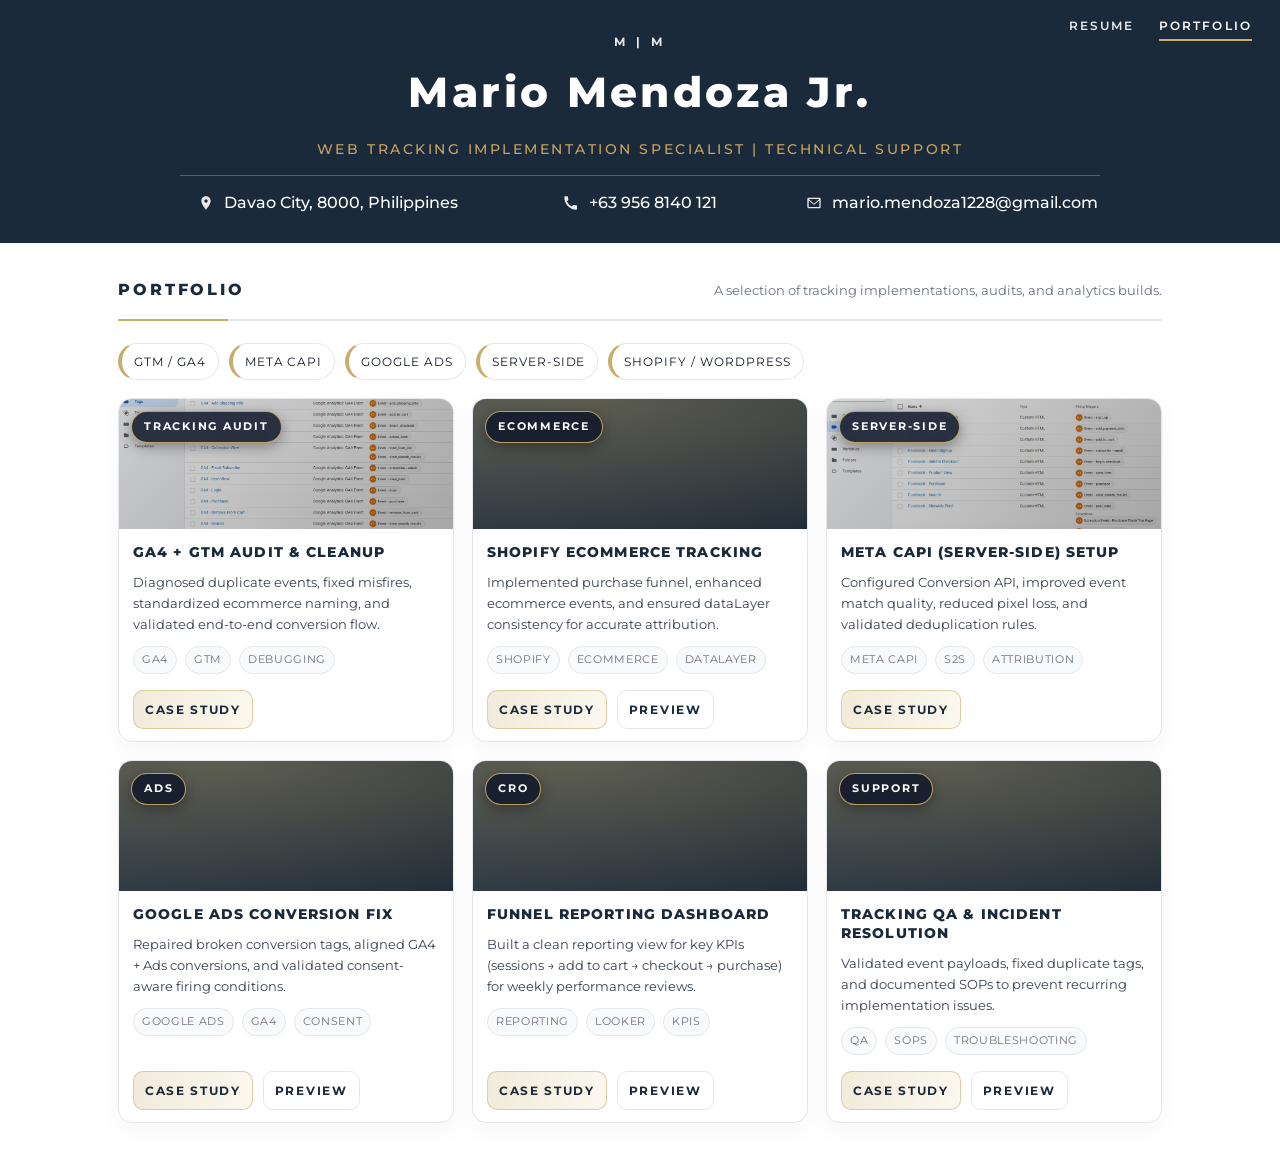
==== portfolio.html @ 1ab5fc39 "Add files via upload" ====
<!DOCTYPE html>
<html lang="en">
<head>
  <meta charset="UTF-8" />
  <meta name="viewport" content="width=device-width, initial-scale=1" />
  <title>Mario Mendoza Jr. | Portfolio</title>

  <link rel="preconnect" href="https://fonts.googleapis.com">
  <link rel="preconnect" href="https://fonts.gstatic.com" crossorigin>
  <link rel="icon" href="/favicon.ico">
  <link href="https://fonts.googleapis.com/css2?family=Montserrat:wght@300;400;600;700;800&family=Libre+Baskerville:wght@700&display=swap" rel="stylesheet">

  <style>
    :root {
      --navy: #1b2a3a;
      --ink: #2b2b2b;
      --muted: #6b7280;
      --gold: #c9ad6a;
      --bg: #ffffff;
      --card: #ffffff;
      --border: #e5e7eb;
      --soft: #f8fafc;
    }

    * { box-sizing: border-box; }
    html, body { margin: 0; padding: 0; background: var(--bg); color: var(--ink); }
    body { font-family: 'Montserrat', system-ui, -apple-system, Segoe UI, Roboto, Arial, sans-serif; line-height: 1.6; }

    /* ---------- Header ---------- */
    .header {
      background: var(--navy);
      color: #fff;
      padding: 32px 28px 28px;
      text-align: center;
      position: relative;
    }
    .header .initials { letter-spacing: 0.35em; font-weight: 700; font-size: 12px; opacity: 0.9; margin-bottom: 8px; }
    .header h1 { margin: 0; font-weight: 800; font-size: 42px; letter-spacing: 0.08em; }
    .web-tracking-line {
      font-family: 'Montserrat', 'Helvetica Neue', Arial, sans-serif;
      font-size: 14px;
      font-weight: 500;
      letter-spacing: 0.18em;
      text-transform: uppercase;
      color: #c9a35f;
      margin-top: 12px;
      text-align: center;
    }

    .header .meta {
      display: grid;
      grid-template-columns: repeat(3, minmax(0,1fr));
      gap: 16px;
      max-width: 920px;
      margin: 14px auto 0;
      border-top: 1px solid rgba(255,255,255,.25);
      padding-top: 14px;
    }
    .meta .item { display: flex; align-items: center; gap: 10px; justify-content: center; font-weight: 500; }
    .meta svg { width: 16px; height: 16px; opacity: 0.9; }

    /* ---------- Top Navigation ---------- */
    .top-nav {
      position: absolute;
      top: 16px;
      right: 28px;
      display: flex;
      gap: 24px;
    }
    .nav-link {
      font-size: 12px;
      font-weight: 600;
      letter-spacing: 0.18em;
      text-transform: uppercase;
      color: #ffffff;
      text-decoration: none;
      opacity: 0.9;
      position: relative;
    }
    .nav-link::after {
      content: "";
      position: absolute;
      left: 0;
      bottom: -6px;
      width: 0;
      height: 2px;
      background: var(--gold);
      transition: width 0.25s ease;
    }
    .nav-link:hover { opacity: 1; }
    .nav-link:hover::after { width: 100%; }
    .nav-link.active { opacity: 1; }
    .nav-link.active::after { width: 100%; }

    /* ---------- Page ---------- */
    .page { max-width: 1100px; margin: 0 auto; background: #fff; }
    .wrap { padding: 28px; }

    .page-title {
      display: flex;
      align-items: baseline;
      justify-content: space-between;
      gap: 16px;
      margin: 6px 0 16px;
    }
    .page-title h2 {
      margin: 0;
      font-weight: 800;
      letter-spacing: .18em;
      text-transform: uppercase;
      color: var(--navy);
      font-size: 16px;
    }
    .page-title p {
      margin: 0;
      color: var(--muted);
      font-size: 13px;
    }

    .divider {
      height: 2px;
      background: var(--border);
      margin: 10px 0 22px;
      position: relative;
    }
    .divider:after {
      content: "";
      position: absolute;
      width: 110px;
      height: 2px;
      background: var(--gold);
      left: 0;
      top: 0;
    }

    /* ---------- Filters ---------- */
    .filters {
      display: flex;
      flex-wrap: wrap;
      gap: 10px;
      margin: 0 0 18px;
    }
    .chip {
      display: inline-flex;
      align-items: center;
      gap: 8px;
      padding: 8px 12px;
      border: 1px solid var(--border);
      border-left: 4px solid var(--gold);
      border-radius: 999px;
      background: #fff;
      font-size: 12px;
      letter-spacing: .08em;
      text-transform: uppercase;
      color: #111827;
      cursor: default;
    }

    /* ---------- Grid ---------- */
    .grid {
      display: grid;
      grid-template-columns: repeat(3, minmax(0, 1fr));
      gap: 18px;
    }

    .project {
      border: 1px solid var(--border);
      border-radius: 14px;
      overflow: hidden;
      background: var(--card);
      box-shadow: 0 8px 24px rgba(0,0,0,.04);
      display: flex;
      flex-direction: column;
      min-height: 240px;
    }

    .thumb-ga4 {
  height: 130px;
  background-image:
    linear-gradient(135deg, rgba(0,0,0,.15), rgba(0,0,0,.35)),
    url("images/thumb-ga4.jpg");
  background-size: cover;
  background-position: center;
  background-repeat: no-repeat;
  position: relative;
}

    .thumb-ga4 .badge {
      position: absolute;
  top: 12px;
  left: 12px;

  background: rgba(15, 23, 42, 0.85); /* dark navy */
  border: 1px solid rgba(201, 173, 106, 0.9);
  color: #ffffff;

  padding: 6px 12px;
  border-radius: 999px;

  font-size: 11px;
  font-weight: 700;
  letter-spacing: 0.16em;
  text-transform: uppercase;

  backdrop-filter: blur(6px);
  box-shadow: 0 4px 14px rgba(0,0,0,.35);
    }
	
.thumb-fb {
  height: 130px;
  background-image:
    linear-gradient(135deg, rgba(0,0,0,.15), rgba(0,0,0,.35)),
    url("images/thumb-fb.jpg");
  background-size: cover;
  background-position: center;
  background-repeat: no-repeat;
  position: relative;
}

    .thumb-fb .badge {
      position: absolute;
  top: 12px;
  left: 12px;

  background: rgba(15, 23, 42, 0.85); /* dark navy */
  border: 1px solid rgba(201, 173, 106, 0.9);
  color: #ffffff;

  padding: 6px 12px;
  border-radius: 999px;

  font-size: 11px;
  font-weight: 700;
  letter-spacing: 0.16em;
  text-transform: uppercase;

  backdrop-filter: blur(6px);
  box-shadow: 0 4px 14px rgba(0,0,0,.35);
    }	
	
.thumb {
  height: 130px;
  background: radial-gradient(1200px 300px at 30% 0%, rgba(201,173,106,.35), transparent 55%), linear-gradient(135deg, rgba(255,255,255,.06), rgba(0,0,0,.08)), var(--navy);
  position: relative;
}
	.thumb .badge {
      position: absolute;
  top: 12px;
  left: 12px;

  background: rgba(15, 23, 42, 0.85); /* dark navy */
  border: 1px solid rgba(201, 173, 106, 0.9);
  color: #ffffff;

  padding: 6px 12px;
  border-radius: 999px;

  font-size: 11px;
  font-weight: 700;
  letter-spacing: 0.16em;
  text-transform: uppercase;

  backdrop-filter: blur(6px);
  box-shadow: 0 4px 14px rgba(0,0,0,.35);
    }



    .project .body {
      padding: 14px 14px 12px;
      display: flex;
      flex-direction: column;
      gap: 10px;
      flex: 1;
    }

    .project h3 {
      margin: 0;
      font-size: 14px;
      letter-spacing: .08em;
      text-transform: uppercase;
      color: var(--navy);
      font-weight: 800;
      line-height: 1.35;
    }
    .project p {
      margin: 0;
      color: #374151;
      font-size: 13px;
    }

    .tags {
      display: flex;
      flex-wrap: wrap;
      gap: 8px;
      margin-top: 2px;
    }
    .tag {
      font-size: 11px;
      color: var(--muted);
      border: 1px solid var(--border);
      background: var(--soft);
      padding: 4px 8px;
      border-radius: 999px;
      letter-spacing: .06em;
      text-transform: uppercase;
    }

    .actions {
      display: flex;
      gap: 10px;
      padding-top: 6px;
      margin-top: auto;
    }
    .btn {
      display: inline-flex;
      align-items: center;
      justify-content: center;
      gap: 8px;
      padding: 9px 11px;
      border-radius: 10px;
      font-size: 12px;
      letter-spacing: .14em;
      text-transform: uppercase;
      text-decoration: none;
      font-weight: 700;
      border: 1px solid var(--border);
      color: var(--navy);
      background: #fff;
      transition: transform .08s ease, box-shadow .2s ease, border-color .2s ease;
    }
    .btn.primary {
      border-color: rgba(201,173,106,.55);
      background: linear-gradient(90deg, rgba(201,173,106,.24), rgba(231,212,162,.18));
    }
    .btn:hover {
      transform: translateY(-1px);
      box-shadow: 0 10px 18px rgba(0,0,0,.06);
      border-color: rgba(201,173,106,.65);
    }

    /* ---------- Footer ---------- */
    .footer-note {
      margin-top: 22px;
      padding: 14px 16px;
      border: 1px solid var(--border);
      border-left: 4px solid var(--gold);
      border-radius: 14px;
      background: #fff;
      color: var(--muted);
      font-size: 13px;
    }

    /* ---------- Responsive ---------- */
    @media (max-width: 980px) {
      .grid { grid-template-columns: repeat(2, minmax(0, 1fr)); }
      .header .meta { grid-template-columns: 1fr; }
    }
    @media (max-width: 700px) {
      .grid { grid-template-columns: 1fr; }
      .top-nav { position: static; justify-content: center; margin-bottom: 12px; }
      .header h1 { font-size: 34px; }
      .web-tracking-line { font-size: 12px; }
      .page-title { flex-direction: column; align-items: flex-start; }
    }

    @media print {
      a { color: inherit; text-decoration: none; }
      .btn, .filters { display: none !important; }
      .project { box-shadow: none; }
    }
  </style>
</head>

<body>
  <header class="header">
    <nav class="top-nav">
      <a href="index.html" class="nav-link">Resume</a>
      <a href="portfolio.html" class="nav-link active">Portfolio</a>
    </nav>

    <div class="initials">M | M</div>
    <h1>Mario Mendoza Jr.</h1>
    <div class="web-tracking-line">Web Tracking Implementation Specialist | Technical Support</div>

    <div class="meta">
      <div class="item">
        <svg xmlns="http://www.w3.org/2000/svg" viewBox="0 0 24 24" fill="currentColor"><path d="M12 2C8.13 2 5 5.13 5 9c0 5.25 7 13 7 13s7-7.75 7-13c0-3.87-3.13-7-7-7zm0 9.5c-1.38 0-2.5-1.12-2.5-2.5S10.62 6.5 12 6.5s2.5 1.12 2.5 2.5S13.38 11.5 12 11.5z"/></svg>
        <span>Davao City, 8000, Philippines</span>
      </div>
      <div class="item">
        <svg xmlns="http://www.w3.org/2000/svg" viewBox="0 0 24 24" fill="currentColor"><path d="M6.62 10.79a15.05 15.05 0 006.59 6.59l2.2-2.2a1 1 0 011.01-.24c1.1.37 2.29.57 3.58.57a1 1 0 011 1V21a1 1 0 01-1 1C10.07 22 2 13.93 2 3a1 1 0 011-1h3.5a1 1 0 011 1c0 1.29.2 2.48.57 3.58a1 1 0 01-.24 1.01l-2.2 2.2z"/></svg>
        <span>+63 956 8140 121</span>
      </div>
      <div class="item">
        <svg xmlns="http://www.w3.org/2000/svg" viewBox="0 0 24 24" fill="currentColor"><path d="M20 4H4a2 2 0 00-2 2v12a2 2 0 002 2h16a2 2 0 002-2V6a2 2 0 00-2-2zm0 2v.01L12 13 4 6.01V6h16zM4 18V8.24l7.4 5.93a1 1 0 001.2 0L20 8.24V18H4z"/></svg>
        <span>mario.mendoza1228@gmail.com</span>
      </div>
    </div>
  </header>

  <main class="page">
    <div class="wrap">
      <div class="page-title">
        <h2>Portfolio</h2>
        <p>A selection of tracking implementations, audits, and analytics builds.</p>
      </div>
      <div class="divider"></div>

      <!-- Optional “filters” (static chips for design) -->
      <div class="filters">
        <div class="chip">GTM / GA4</div>
        <div class="chip">Meta CAPI</div>
        <div class="chip">Google Ads</div>
        <div class="chip">Server-side</div>
        <div class="chip">Shopify / WordPress</div>
      </div>

      <!-- PROJECT GRID -->
      <section class="grid">

        <!-- Project 1 -->
        <article class="project">
          <div class="thumb-ga4"><span class="badge">Tracking Audit</span></div>
          <div class="body">
            <h3>GA4 + GTM Audit & Cleanup</h3>
            <p>Diagnosed duplicate events, fixed misfires, standardized ecommerce naming, and validated end-to-end conversion flow.</p>
            <div class="tags">
              <span class="tag">GA4</span><span class="tag">GTM</span><span class="tag">Debugging</span>
            </div>
            <div class="actions">
              <a class="btn primary" href="case-study/ga4.html" rel="noreferrer">Case Study</a>

            </div>
          </div>
        </article>

        <!-- Project 2 -->
        <article class="project">
          <div class="thumb"><span class="badge">Ecommerce</span></div>
          <div class="body">
            <h3>Shopify Ecommerce Tracking</h3>
            <p>Implemented purchase funnel, enhanced ecommerce events, and ensured dataLayer consistency for accurate attribution.</p>
            <div class="tags">
              <span class="tag">Shopify</span><span class="tag">Ecommerce</span><span class="tag">DataLayer</span>
            </div>
            <div class="actions">
              <a class="btn primary" href="#" target="_blank" rel="noreferrer">Case Study</a>
              <a class="btn" href="#" target="_blank" rel="noreferrer">Preview</a>
            </div>
          </div>
        </article>

        <!-- Project 3 -->
        <article class="project">
          <div class="thumb-fb"><span class="badge">Server-side</span></div>
          <div class="body">
            <h3>Meta CAPI (Server-Side) Setup</h3>
            <p>Configured Conversion API, improved event match quality, reduced pixel loss, and validated deduplication rules.</p>
            <div class="tags">
              <span class="tag">Meta CAPI</span><span class="tag">S2S</span><span class="tag">Attribution</span>
            </div>
            <div class="actions">
              <a class="btn primary" href="case-study/meta-capi.html" target="_blank" rel="noreferrer">Case Study</a>
              
            </div>
          </div>
        </article>

        <!-- Project 4 -->
        <article class="project">
          <div class="thumb"><span class="badge">Ads</span></div>
          <div class="body">
            <h3>Google Ads Conversion Fix</h3>
            <p>Repaired broken conversion tags, aligned GA4 + Ads conversions, and validated consent-aware firing conditions.</p>
            <div class="tags">
              <span class="tag">Google Ads</span><span class="tag">GA4</span><span class="tag">Consent</span>
            </div>
            <div class="actions">
              <a class="btn primary" href="#" target="_blank" rel="noreferrer">Case Study</a>
              <a class="btn" href="#" target="_blank" rel="noreferrer">Preview</a>
            </div>
          </div>
        </article>

        <!-- Project 5 -->
        <article class="project">
          <div class="thumb"><span class="badge">CRO</span></div>
          <div class="body">
            <h3>Funnel Reporting Dashboard</h3>
            <p>Built a clean reporting view for key KPIs (sessions → add to cart → checkout → purchase) for weekly performance reviews.</p>
            <div class="tags">
              <span class="tag">Reporting</span><span class="tag">Looker</span><span class="tag">KPIs</span>
            </div>
            <div class="actions">
              <a class="btn primary" href="#" target="_blank" rel="noreferrer">Case Study</a>
              <a class="btn" href="#" target="_blank" rel="noreferrer">Preview</a>
            </div>
          </div>
        </article>

        <!-- Project 6 -->
        <article class="project">
          <div class="thumb"><span class="badge">Support</span></div>
          <div class="body">
            <h3>Tracking QA & Incident Resolution</h3>
            <p>Validated event payloads, fixed duplicate tags, and documented SOPs to prevent recurring implementation issues.</p>
            <div class="tags">
              <span class="tag">QA</span><span class="tag">SOPs</span><span class="tag">Troubleshooting</span>
            </div>
            <div class="actions">
              <a class="btn primary" href="#" target="_blank" rel="noreferrer">Case Study</a>
              <a class="btn" href="#" target="_blank" rel="noreferrer">Preview</a>
            </div>
          </div>
        </article>

      </section>

      
    </div>
  </main>
</body>
</html>
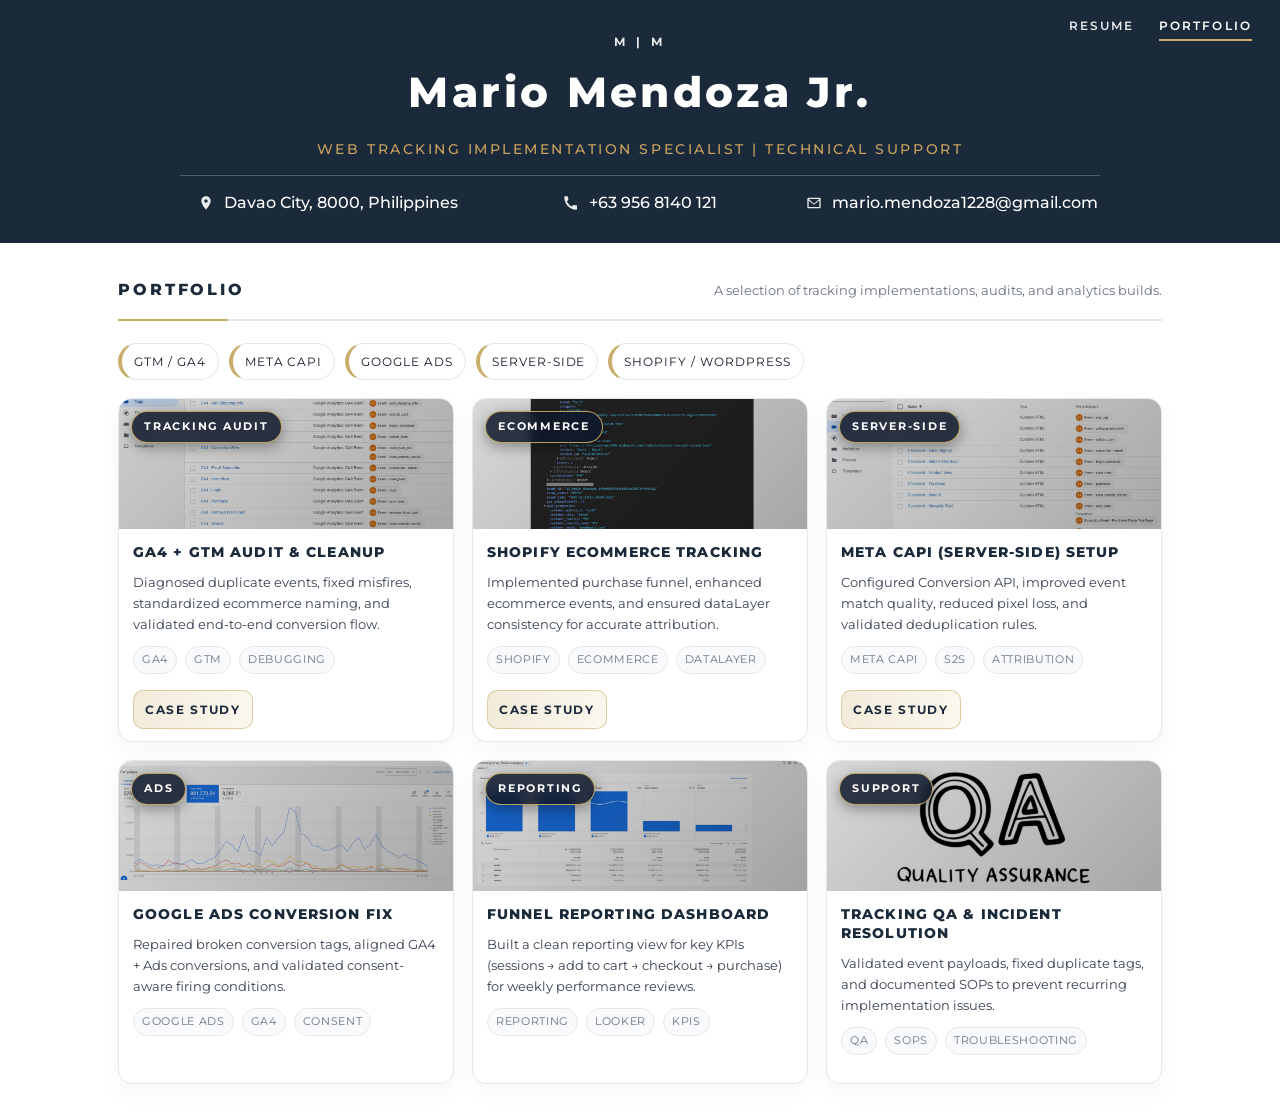
==== commit 2fd654d1: "Add files via upload" ====
--- a/portfolio.html
+++ b/portfolio.html
@@ -9,7 +9,13 @@
   <link rel="preconnect" href="https://fonts.gstatic.com" crossorigin>
   <link rel="icon" href="/favicon.ico">
   <link href="https://fonts.googleapis.com/css2?family=Montserrat:wght@300;400;600;700;800&family=Libre+Baskerville:wght@700&display=swap" rel="stylesheet">
-
+<!-- Google Tag Manager -->
+<script>(function(w,d,s,l,i){w[l]=w[l]||[];w[l].push({'gtm.start':
+new Date().getTime(),event:'gtm.js'});var f=d.getElementsByTagName(s)[0],
+j=d.createElement(s),dl=l!='dataLayer'?'&l='+l:'';j.async=true;j.src=
+'https://www.googletagmanager.com/gtm.js?id='+i+dl;f.parentNode.insertBefore(j,f);
+})(window,document,'script','dataLayer','GTM-MB3FGMBR');</script>
+<!-- End Google Tag Manager -->
   <style>
     :root {
       --navy: #1b2a3a;
@@ -238,12 +244,18 @@
   box-shadow: 0 4px 14px rgba(0,0,0,.35);
     }	
 	
-.thumb {
+.thumb-dl {
   height: 130px;
-  background: radial-gradient(1200px 300px at 30% 0%, rgba(201,173,106,.35), transparent 55%), linear-gradient(135deg, rgba(255,255,255,.06), rgba(0,0,0,.08)), var(--navy);
+  background-image:
+    linear-gradient(135deg, rgba(0,0,0,.15), rgba(0,0,0,.35)),
+    url("images/thumb-dl.jpg");
+  background-size: cover;
+  background-position: center;
+  background-repeat: no-repeat;
   position: relative;
 }
-	.thumb .badge {
+
+    .thumb-dl .badge {
       position: absolute;
   top: 12px;
   left: 12px;
@@ -262,9 +274,105 @@
 
   backdrop-filter: blur(6px);
   box-shadow: 0 4px 14px rgba(0,0,0,.35);
-    }
-
-
+    }		
+
+.thumb-reporting {
+  height: 130px;
+  background-image:
+    linear-gradient(135deg, rgba(0,0,0,.15), rgba(0,0,0,.35)),
+    url("images/thumb-reporting.jpg");
+  background-size: cover;
+  background-position: center;
+  background-repeat: no-repeat;
+  position: relative;
+}
+
+    .thumb-reporting .badge {
+      position: absolute;
+  top: 12px;
+  left: 12px;
+
+  background: rgba(15, 23, 42, 0.85); /* dark navy */
+  border: 1px solid rgba(201, 173, 106, 0.9);
+  color: #ffffff;
+
+  padding: 6px 12px;
+  border-radius: 999px;
+
+  font-size: 11px;
+  font-weight: 700;
+  letter-spacing: 0.16em;
+  text-transform: uppercase;
+
+  backdrop-filter: blur(6px);
+  box-shadow: 0 4px 14px rgba(0,0,0,.35);
+    }
+
+
+.thumb-qa {
+  height: 130px;
+  background-image:
+    linear-gradient(135deg, rgba(0,0,0,.15), rgba(0,0,0,.35)),
+    url("images/thumb-qa.jpg");
+  background-size: cover;
+  background-position: center;
+  background-repeat: no-repeat;
+  position: relative;
+}
+
+    .thumb-qa .badge {
+      position: absolute;
+  top: 12px;
+  left: 12px;
+
+  background: rgba(15, 23, 42, 0.85); /* dark navy */
+  border: 1px solid rgba(201, 173, 106, 0.9);
+  color: #ffffff;
+
+  padding: 6px 12px;
+  border-radius: 999px;
+
+  font-size: 11px;
+  font-weight: 700;
+  letter-spacing: 0.16em;
+  text-transform: uppercase;
+
+  backdrop-filter: blur(6px);
+  box-shadow: 0 4px 14px rgba(0,0,0,.35);
+    }		
+
+
+.thumb-gads {
+  height: 130px;
+  background-image:
+    linear-gradient(135deg, rgba(0,0,0,.15), rgba(0,0,0,.35)),
+    url("images/thumb-gads.jpg");
+  background-size: cover;
+  background-position: center;
+  background-repeat: no-repeat;
+  position: relative;
+}
+
+    .thumb-gads .badge {
+      position: absolute;
+  top: 12px;
+  left: 12px;
+
+  background: rgba(15, 23, 42, 0.85); /* dark navy */
+  border: 1px solid rgba(201, 173, 106, 0.9);
+  color: #ffffff;
+
+  padding: 6px 12px;
+  border-radius: 999px;
+
+  font-size: 11px;
+  font-weight: 700;
+  letter-spacing: 0.16em;
+  text-transform: uppercase;
+
+  backdrop-filter: blur(6px);
+  box-shadow: 0 4px 14px rgba(0,0,0,.35);
+    }		
 
     .project .body {
       padding: 14px 14px 12px;
@@ -373,6 +481,10 @@
 </head>
 
 <body>
+<!-- Google Tag Manager (noscript) -->
+<noscript><iframe src="https://www.googletagmanager.com/ns.html?id=GTM-MB3FGMBR"
+height="0" width="0" style="display:none;visibility:hidden"></iframe></noscript>
+<!-- End Google Tag Manager (noscript) -->
   <header class="header">
     <nav class="top-nav">
       <a href="index.html" class="nav-link">Resume</a>
@@ -437,7 +549,7 @@
 
         <!-- Project 2 -->
         <article class="project">
-          <div class="thumb"><span class="badge">Ecommerce</span></div>
+          <div class="thumb-dl"><span class="badge">Ecommerce</span></div>
           <div class="body">
             <h3>Shopify Ecommerce Tracking</h3>
             <p>Implemented purchase funnel, enhanced ecommerce events, and ensured dataLayer consistency for accurate attribution.</p>
@@ -445,8 +557,8 @@
               <span class="tag">Shopify</span><span class="tag">Ecommerce</span><span class="tag">DataLayer</span>
             </div>
             <div class="actions">
-              <a class="btn primary" href="#" target="_blank" rel="noreferrer">Case Study</a>
-              <a class="btn" href="#" target="_blank" rel="noreferrer">Preview</a>
+              <a class="btn primary" href="case-study/dataLayer.html" rel="noreferrer">Case Study</a>
+             
             </div>
           </div>
         </article>
@@ -461,7 +573,7 @@
               <span class="tag">Meta CAPI</span><span class="tag">S2S</span><span class="tag">Attribution</span>
             </div>
             <div class="actions">
-              <a class="btn primary" href="case-study/meta-capi.html" target="_blank" rel="noreferrer">Case Study</a>
+              <a class="btn primary" href="case-study/meta-capi.html" rel="noreferrer">Case Study</a>
               
             </div>
           </div>
@@ -469,7 +581,7 @@
 
         <!-- Project 4 -->
         <article class="project">
-          <div class="thumb"><span class="badge">Ads</span></div>
+          <div class="thumb-gads"><span class="badge">Ads</span></div>
           <div class="body">
             <h3>Google Ads Conversion Fix</h3>
             <p>Repaired broken conversion tags, aligned GA4 + Ads conversions, and validated consent-aware firing conditions.</p>
@@ -477,15 +589,15 @@
               <span class="tag">Google Ads</span><span class="tag">GA4</span><span class="tag">Consent</span>
             </div>
             <div class="actions">
-              <a class="btn primary" href="#" target="_blank" rel="noreferrer">Case Study</a>
-              <a class="btn" href="#" target="_blank" rel="noreferrer">Preview</a>
+              
+              
             </div>
           </div>
         </article>
 
         <!-- Project 5 -->
         <article class="project">
-          <div class="thumb"><span class="badge">CRO</span></div>
+          <div class="thumb-reporting"><span class="badge">Reporting</span></div>
           <div class="body">
             <h3>Funnel Reporting Dashboard</h3>
             <p>Built a clean reporting view for key KPIs (sessions → add to cart → checkout → purchase) for weekly performance reviews.</p>
@@ -493,15 +605,15 @@
               <span class="tag">Reporting</span><span class="tag">Looker</span><span class="tag">KPIs</span>
             </div>
             <div class="actions">
-              <a class="btn primary" href="#" target="_blank" rel="noreferrer">Case Study</a>
-              <a class="btn" href="#" target="_blank" rel="noreferrer">Preview</a>
+              
+              
             </div>
           </div>
         </article>
 
         <!-- Project 6 -->
         <article class="project">
-          <div class="thumb"><span class="badge">Support</span></div>
+          <div class="thumb-qa"><span class="badge">Support</span></div>
           <div class="body">
             <h3>Tracking QA & Incident Resolution</h3>
             <p>Validated event payloads, fixed duplicate tags, and documented SOPs to prevent recurring implementation issues.</p>
@@ -509,8 +621,8 @@
               <span class="tag">QA</span><span class="tag">SOPs</span><span class="tag">Troubleshooting</span>
             </div>
             <div class="actions">
-              <a class="btn primary" href="#" target="_blank" rel="noreferrer">Case Study</a>
-              <a class="btn" href="#" target="_blank" rel="noreferrer">Preview</a>
+              
+             
             </div>
           </div>
         </article>
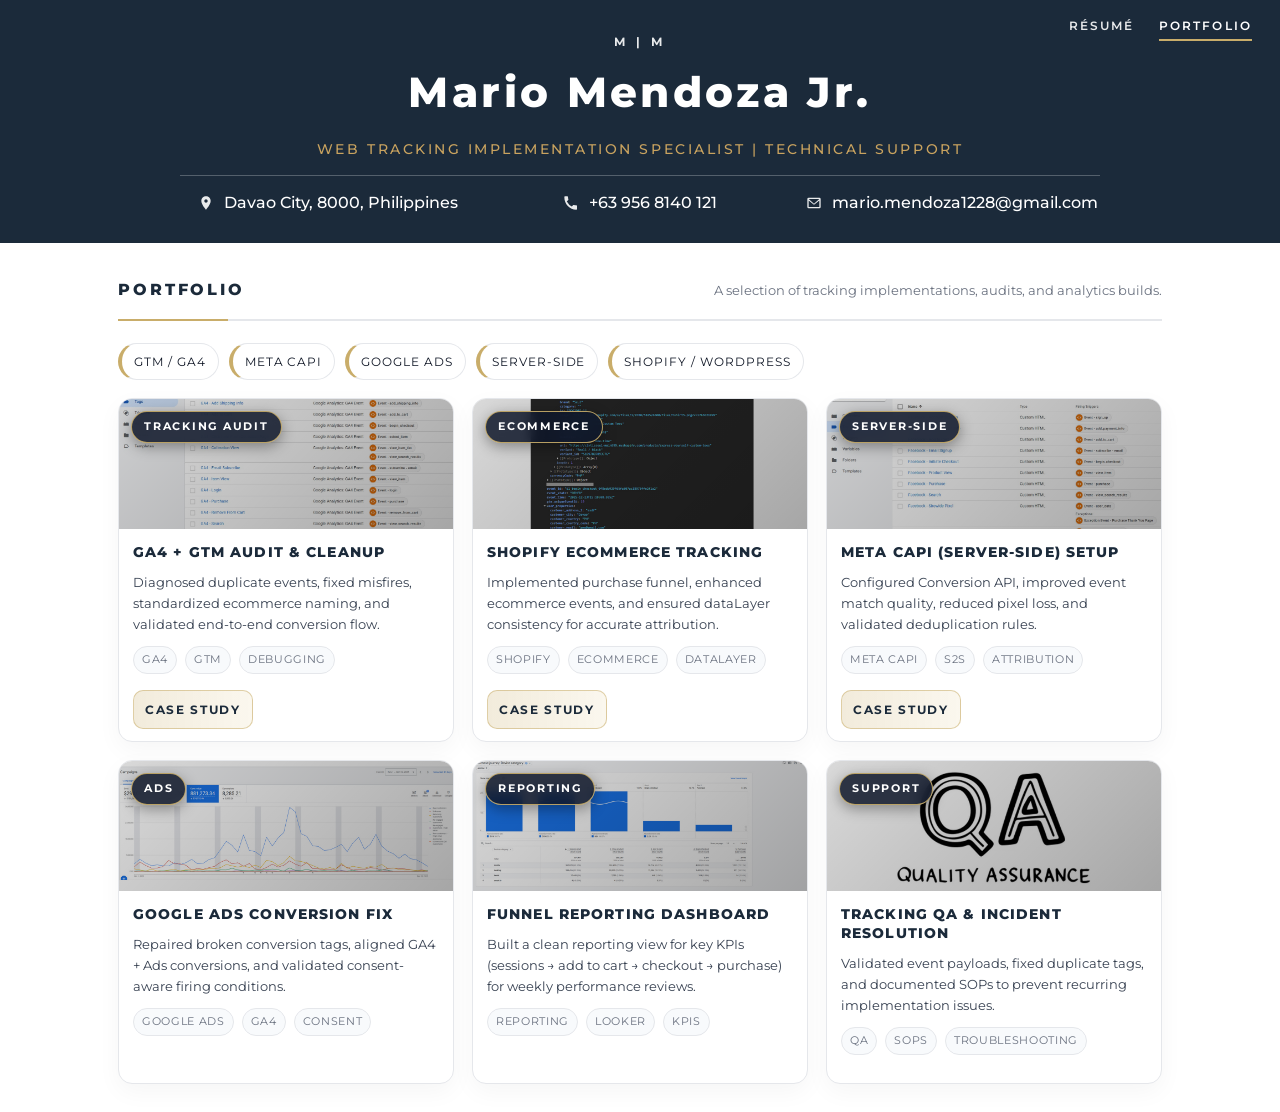
==== commit 65571d06: "Update portfolio.html" ====
--- a/portfolio.html
+++ b/portfolio.html
@@ -487,7 +487,7 @@
 <!-- End Google Tag Manager (noscript) -->
   <header class="header">
     <nav class="top-nav">
-      <a href="index.html" class="nav-link">Resume</a>
+      <a href="index.html" class="nav-link">Résumé</a>
       <a href="portfolio.html" class="nav-link active">Portfolio</a>
     </nav>
 
@@ -634,3 +634,4 @@
   </main>
 </body>
 </html>
+
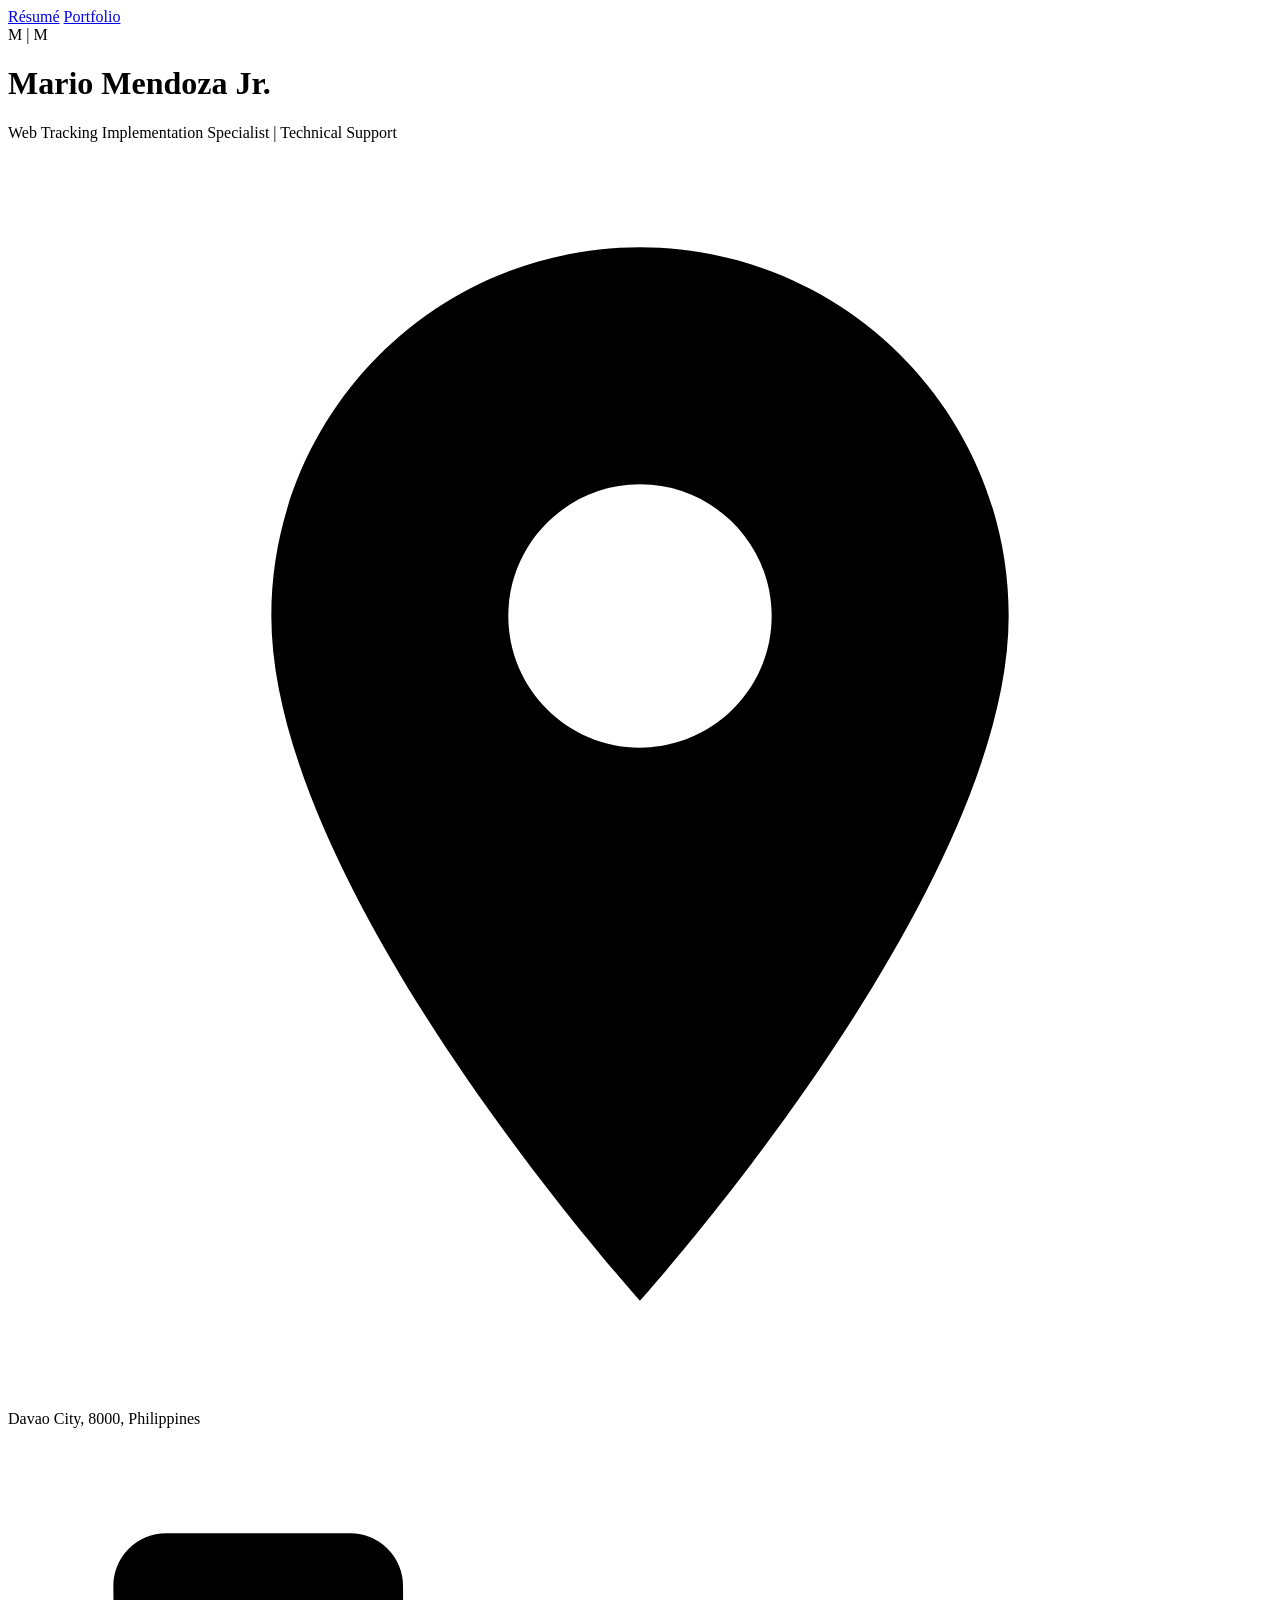
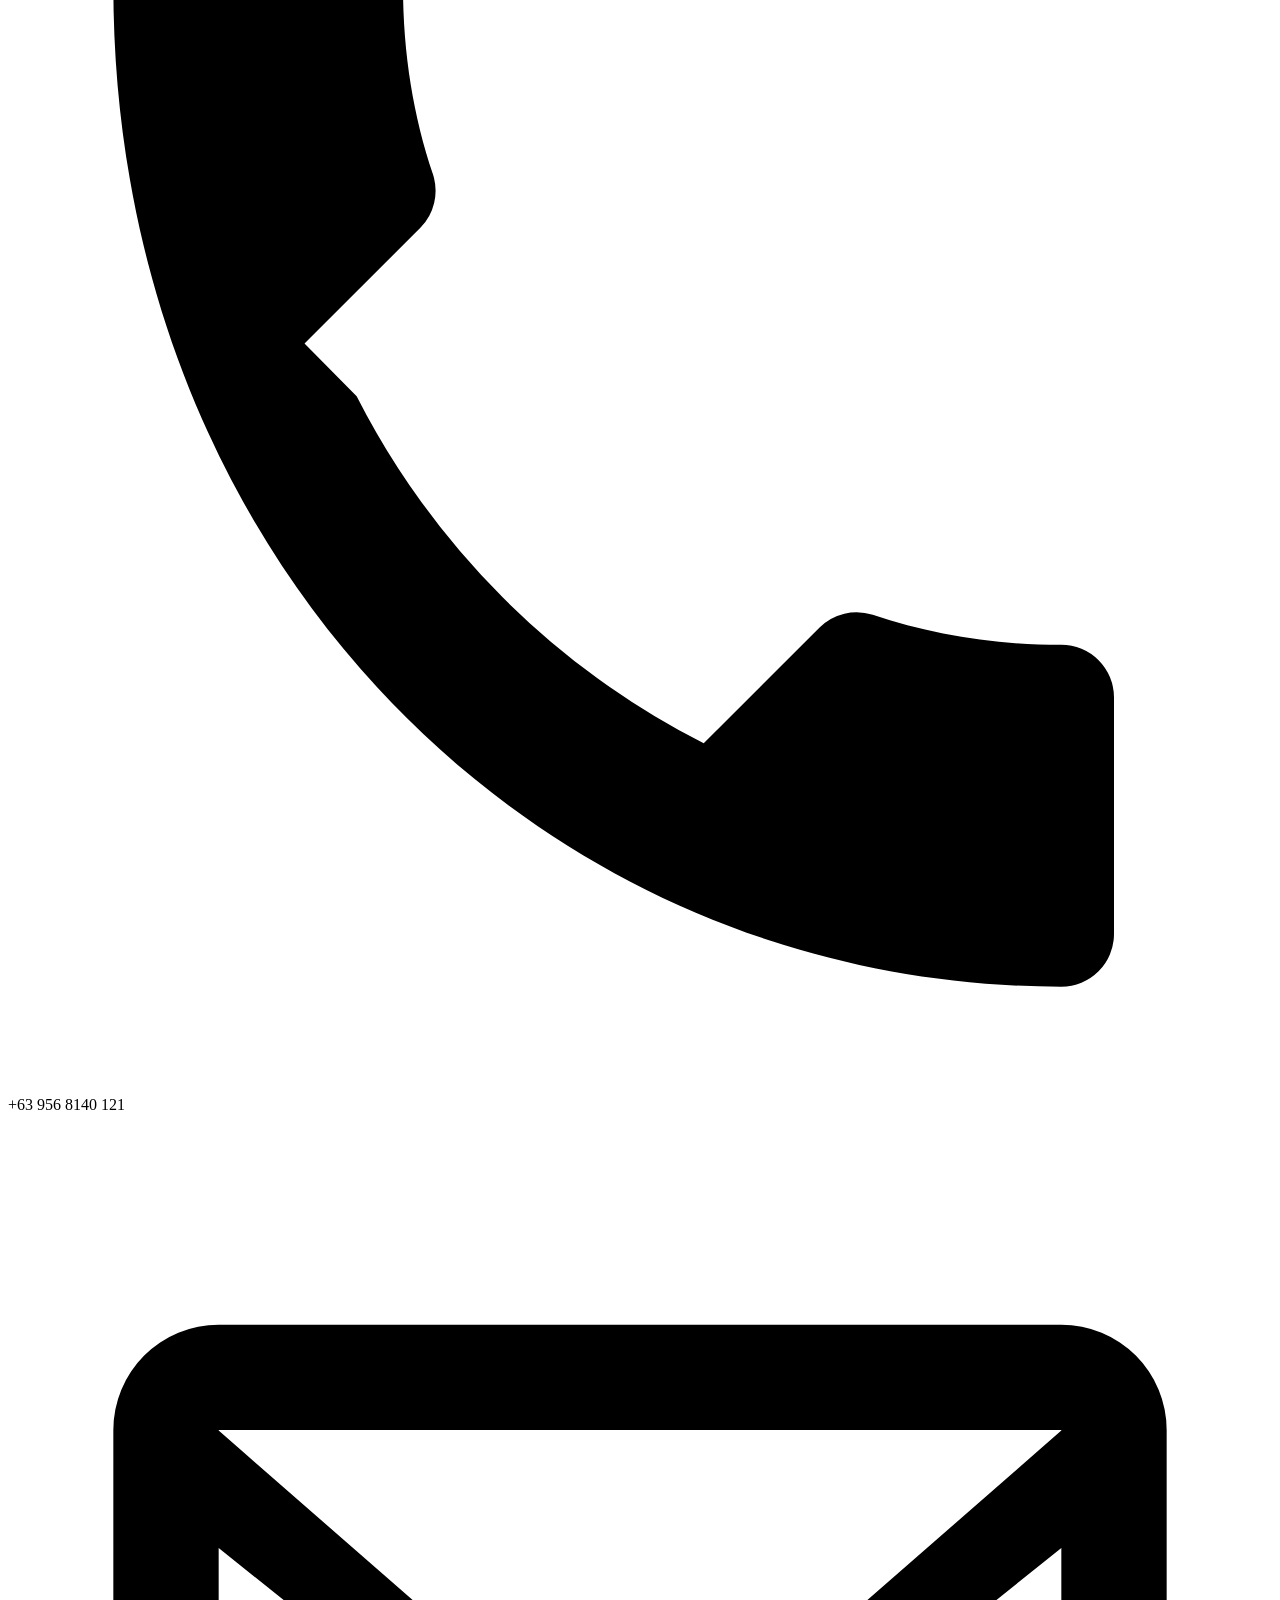
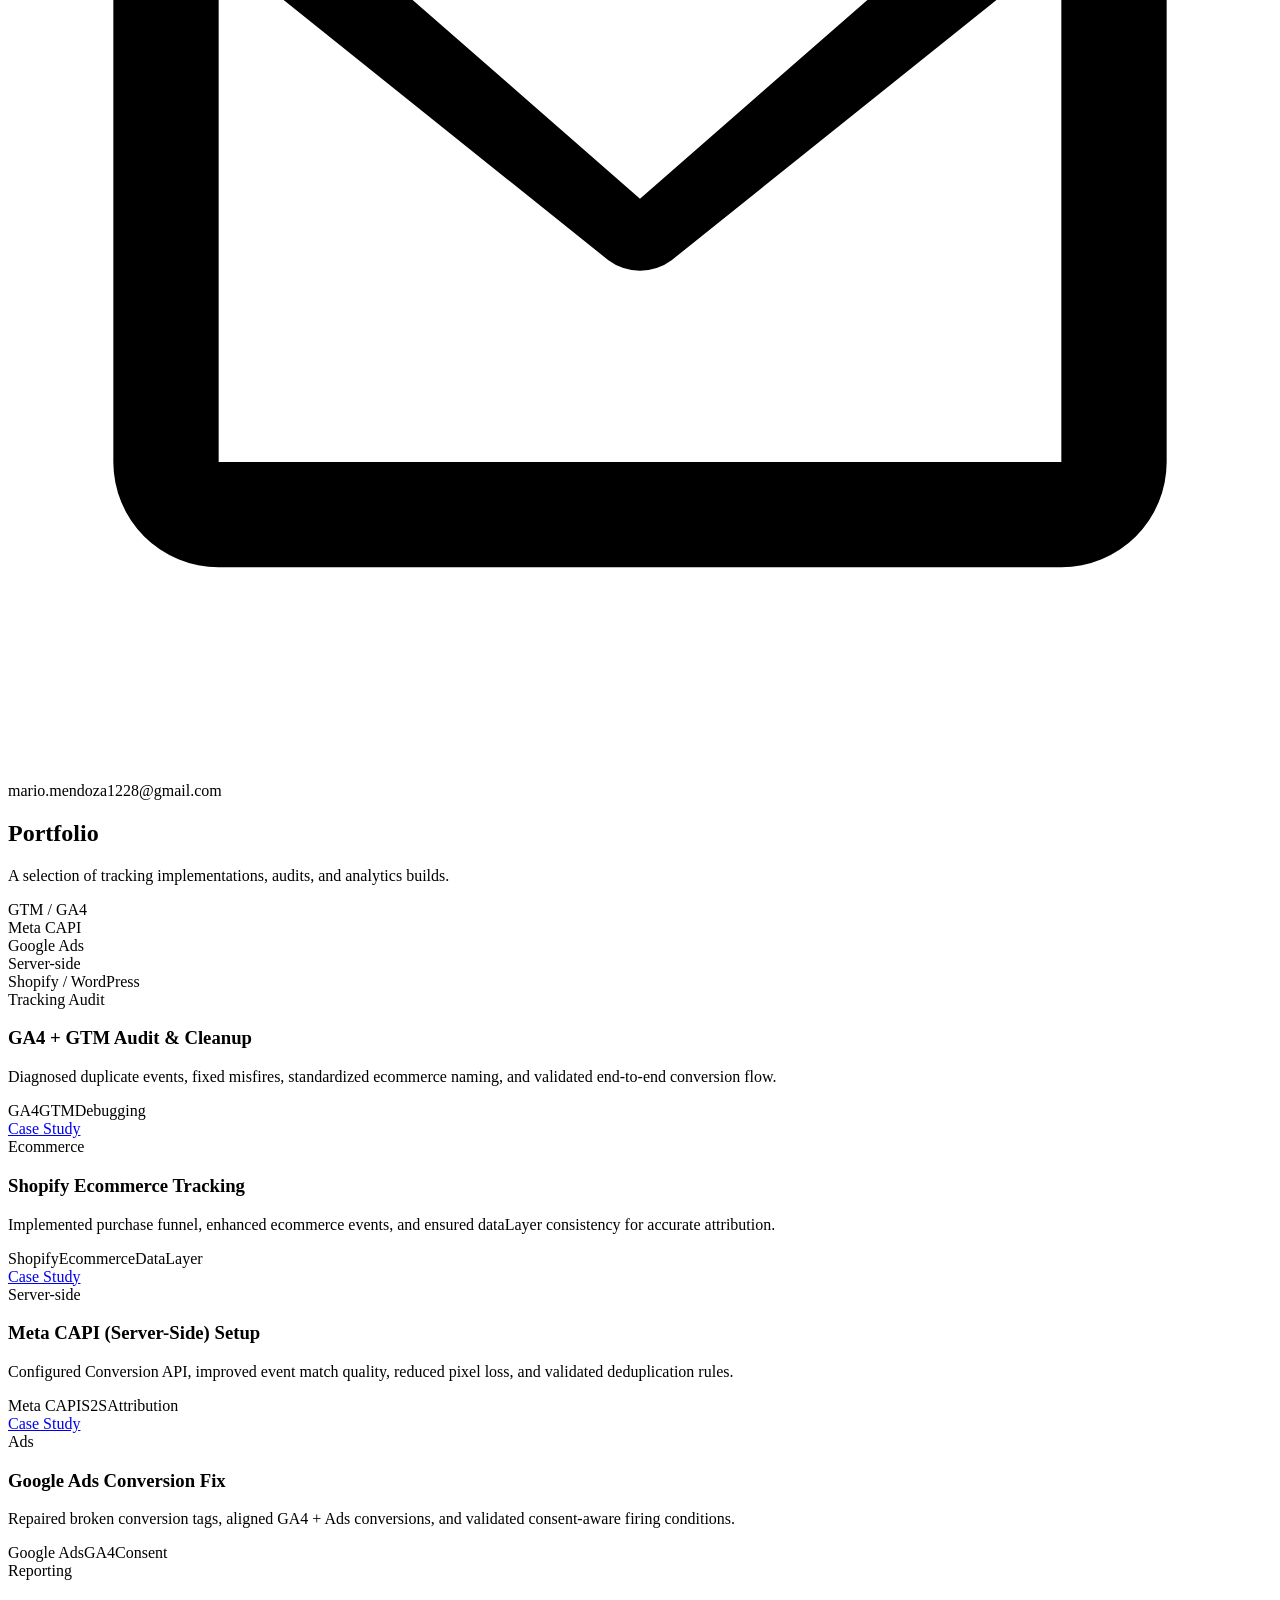
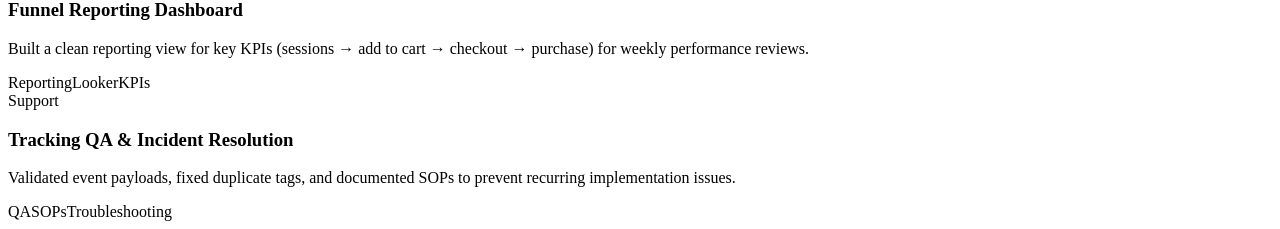
==== commit 49e13e2a: "Add files via upload" ====
--- a/portfolio.html
+++ b/portfolio.html
@@ -1,637 +1,176 @@
-<!DOCTYPE html>
-<html lang="en">
-<head>
-  <meta charset="UTF-8" />
-  <meta name="viewport" content="width=device-width, initial-scale=1" />
-  <title>Mario Mendoza Jr. | Portfolio</title>
-
-  <link rel="preconnect" href="https://fonts.googleapis.com">
-  <link rel="preconnect" href="https://fonts.gstatic.com" crossorigin>
-  <link rel="icon" href="/favicon.ico">
-  <link href="https://fonts.googleapis.com/css2?family=Montserrat:wght@300;400;600;700;800&family=Libre+Baskerville:wght@700&display=swap" rel="stylesheet">
-<!-- Google Tag Manager -->
-<script>(function(w,d,s,l,i){w[l]=w[l]||[];w[l].push({'gtm.start':
-new Date().getTime(),event:'gtm.js'});var f=d.getElementsByTagName(s)[0],
-j=d.createElement(s),dl=l!='dataLayer'?'&l='+l:'';j.async=true;j.src=
-'https://www.googletagmanager.com/gtm.js?id='+i+dl;f.parentNode.insertBefore(j,f);
-})(window,document,'script','dataLayer','GTM-MB3FGMBR');</script>
-<!-- End Google Tag Manager -->
-  <style>
-    :root {
-      --navy: #1b2a3a;
-      --ink: #2b2b2b;
-      --muted: #6b7280;
-      --gold: #c9ad6a;
-      --bg: #ffffff;
-      --card: #ffffff;
-      --border: #e5e7eb;
-      --soft: #f8fafc;
-    }
-
-    * { box-sizing: border-box; }
-    html, body { margin: 0; padding: 0; background: var(--bg); color: var(--ink); }
-    body { font-family: 'Montserrat', system-ui, -apple-system, Segoe UI, Roboto, Arial, sans-serif; line-height: 1.6; }
-
-    /* ---------- Header ---------- */
-    .header {
-      background: var(--navy);
-      color: #fff;
-      padding: 32px 28px 28px;
-      text-align: center;
-      position: relative;
-    }
-    .header .initials { letter-spacing: 0.35em; font-weight: 700; font-size: 12px; opacity: 0.9; margin-bottom: 8px; }
-    .header h1 { margin: 0; font-weight: 800; font-size: 42px; letter-spacing: 0.08em; }
-    .web-tracking-line {
-      font-family: 'Montserrat', 'Helvetica Neue', Arial, sans-serif;
-      font-size: 14px;
-      font-weight: 500;
-      letter-spacing: 0.18em;
-      text-transform: uppercase;
-      color: #c9a35f;
-      margin-top: 12px;
-      text-align: center;
-    }
-
-    .header .meta {
-      display: grid;
-      grid-template-columns: repeat(3, minmax(0,1fr));
-      gap: 16px;
-      max-width: 920px;
-      margin: 14px auto 0;
-      border-top: 1px solid rgba(255,255,255,.25);
-      padding-top: 14px;
-    }
-    .meta .item { display: flex; align-items: center; gap: 10px; justify-content: center; font-weight: 500; }
-    .meta svg { width: 16px; height: 16px; opacity: 0.9; }
-
-    /* ---------- Top Navigation ---------- */
-    .top-nav {
-      position: absolute;
-      top: 16px;
-      right: 28px;
-      display: flex;
-      gap: 24px;
-    }
-    .nav-link {
-      font-size: 12px;
-      font-weight: 600;
-      letter-spacing: 0.18em;
-      text-transform: uppercase;
-      color: #ffffff;
-      text-decoration: none;
-      opacity: 0.9;
-      position: relative;
-    }
-    .nav-link::after {
-      content: "";
-      position: absolute;
-      left: 0;
-      bottom: -6px;
-      width: 0;
-      height: 2px;
-      background: var(--gold);
-      transition: width 0.25s ease;
-    }
-    .nav-link:hover { opacity: 1; }
-    .nav-link:hover::after { width: 100%; }
-    .nav-link.active { opacity: 1; }
-    .nav-link.active::after { width: 100%; }
-
-    /* ---------- Page ---------- */
-    .page { max-width: 1100px; margin: 0 auto; background: #fff; }
-    .wrap { padding: 28px; }
-
-    .page-title {
-      display: flex;
-      align-items: baseline;
-      justify-content: space-between;
-      gap: 16px;
-      margin: 6px 0 16px;
-    }
-    .page-title h2 {
-      margin: 0;
-      font-weight: 800;
-      letter-spacing: .18em;
-      text-transform: uppercase;
-      color: var(--navy);
-      font-size: 16px;
-    }
-    .page-title p {
-      margin: 0;
-      color: var(--muted);
-      font-size: 13px;
-    }
-
-    .divider {
-      height: 2px;
-      background: var(--border);
-      margin: 10px 0 22px;
-      position: relative;
-    }
-    .divider:after {
-      content: "";
-      position: absolute;
-      width: 110px;
-      height: 2px;
-      background: var(--gold);
-      left: 0;
-      top: 0;
-    }
-
-    /* ---------- Filters ---------- */
-    .filters {
-      display: flex;
-      flex-wrap: wrap;
-      gap: 10px;
-      margin: 0 0 18px;
-    }
-    .chip {
-      display: inline-flex;
-      align-items: center;
-      gap: 8px;
-      padding: 8px 12px;
-      border: 1px solid var(--border);
-      border-left: 4px solid var(--gold);
-      border-radius: 999px;
-      background: #fff;
-      font-size: 12px;
-      letter-spacing: .08em;
-      text-transform: uppercase;
-      color: #111827;
-      cursor: default;
-    }
-
-    /* ---------- Grid ---------- */
-    .grid {
-      display: grid;
-      grid-template-columns: repeat(3, minmax(0, 1fr));
-      gap: 18px;
-    }
-
-    .project {
-      border: 1px solid var(--border);
-      border-radius: 14px;
-      overflow: hidden;
-      background: var(--card);
-      box-shadow: 0 8px 24px rgba(0,0,0,.04);
-      display: flex;
-      flex-direction: column;
-      min-height: 240px;
-    }
-
-    .thumb-ga4 {
-  height: 130px;
-  background-image:
-    linear-gradient(135deg, rgba(0,0,0,.15), rgba(0,0,0,.35)),
-    url("images/thumb-ga4.jpg");
-  background-size: cover;
-  background-position: center;
-  background-repeat: no-repeat;
-  position: relative;
-}
-
-    .thumb-ga4 .badge {
-      position: absolute;
-  top: 12px;
-  left: 12px;
-
-  background: rgba(15, 23, 42, 0.85); /* dark navy */
-  border: 1px solid rgba(201, 173, 106, 0.9);
-  color: #ffffff;
-
-  padding: 6px 12px;
-  border-radius: 999px;
-
-  font-size: 11px;
-  font-weight: 700;
-  letter-spacing: 0.16em;
-  text-transform: uppercase;
-
-  backdrop-filter: blur(6px);
-  box-shadow: 0 4px 14px rgba(0,0,0,.35);
-    }
-	
-.thumb-fb {
-  height: 130px;
-  background-image:
-    linear-gradient(135deg, rgba(0,0,0,.15), rgba(0,0,0,.35)),
-    url("images/thumb-fb.jpg");
-  background-size: cover;
-  background-position: center;
-  background-repeat: no-repeat;
-  position: relative;
-}
-
-    .thumb-fb .badge {
-      position: absolute;
-  top: 12px;
-  left: 12px;
-
-  background: rgba(15, 23, 42, 0.85); /* dark navy */
-  border: 1px solid rgba(201, 173, 106, 0.9);
-  color: #ffffff;
-
-  padding: 6px 12px;
-  border-radius: 999px;
-
-  font-size: 11px;
-  font-weight: 700;
-  letter-spacing: 0.16em;
-  text-transform: uppercase;
-
-  backdrop-filter: blur(6px);
-  box-shadow: 0 4px 14px rgba(0,0,0,.35);
-    }	
-	
-.thumb-dl {
-  height: 130px;
-  background-image:
-    linear-gradient(135deg, rgba(0,0,0,.15), rgba(0,0,0,.35)),
-    url("images/thumb-dl.jpg");
-  background-size: cover;
-  background-position: center;
-  background-repeat: no-repeat;
-  position: relative;
-}
-
-    .thumb-dl .badge {
-      position: absolute;
-  top: 12px;
-  left: 12px;
-
-  background: rgba(15, 23, 42, 0.85); /* dark navy */
-  border: 1px solid rgba(201, 173, 106, 0.9);
-  color: #ffffff;
-
-  padding: 6px 12px;
-  border-radius: 999px;
-
-  font-size: 11px;
-  font-weight: 700;
-  letter-spacing: 0.16em;
-  text-transform: uppercase;
-
-  backdrop-filter: blur(6px);
-  box-shadow: 0 4px 14px rgba(0,0,0,.35);
-    }		
-
-.thumb-reporting {
-  height: 130px;
-  background-image:
-    linear-gradient(135deg, rgba(0,0,0,.15), rgba(0,0,0,.35)),
-    url("images/thumb-reporting.jpg");
-  background-size: cover;
-  background-position: center;
-  background-repeat: no-repeat;
-  position: relative;
-}
-
-    .thumb-reporting .badge {
-      position: absolute;
-  top: 12px;
-  left: 12px;
-
-  background: rgba(15, 23, 42, 0.85); /* dark navy */
-  border: 1px solid rgba(201, 173, 106, 0.9);
-  color: #ffffff;
-
-  padding: 6px 12px;
-  border-radius: 999px;
-
-  font-size: 11px;
-  font-weight: 700;
-  letter-spacing: 0.16em;
-  text-transform: uppercase;
-
-  backdrop-filter: blur(6px);
-  box-shadow: 0 4px 14px rgba(0,0,0,.35);
-    }
-
-
-.thumb-qa {
-  height: 130px;
-  background-image:
-    linear-gradient(135deg, rgba(0,0,0,.15), rgba(0,0,0,.35)),
-    url("images/thumb-qa.jpg");
-  background-size: cover;
-  background-position: center;
-  background-repeat: no-repeat;
-  position: relative;
-}
-
-    .thumb-qa .badge {
-      position: absolute;
-  top: 12px;
-  left: 12px;
-
-  background: rgba(15, 23, 42, 0.85); /* dark navy */
-  border: 1px solid rgba(201, 173, 106, 0.9);
-  color: #ffffff;
-
-  padding: 6px 12px;
-  border-radius: 999px;
-
-  font-size: 11px;
-  font-weight: 700;
-  letter-spacing: 0.16em;
-  text-transform: uppercase;
-
-  backdrop-filter: blur(6px);
-  box-shadow: 0 4px 14px rgba(0,0,0,.35);
-    }		
-
-
-.thumb-gads {
-  height: 130px;
-  background-image:
-    linear-gradient(135deg, rgba(0,0,0,.15), rgba(0,0,0,.35)),
-    url("images/thumb-gads.jpg");
-  background-size: cover;
-  background-position: center;
-  background-repeat: no-repeat;
-  position: relative;
-}
-
-    .thumb-gads .badge {
-      position: absolute;
-  top: 12px;
-  left: 12px;
-
-  background: rgba(15, 23, 42, 0.85); /* dark navy */
-  border: 1px solid rgba(201, 173, 106, 0.9);
-  color: #ffffff;
-
-  padding: 6px 12px;
-  border-radius: 999px;
-
-  font-size: 11px;
-  font-weight: 700;
-  letter-spacing: 0.16em;
-  text-transform: uppercase;
-
-  backdrop-filter: blur(6px);
-  box-shadow: 0 4px 14px rgba(0,0,0,.35);
-    }		
-
-    .project .body {
-      padding: 14px 14px 12px;
-      display: flex;
-      flex-direction: column;
-      gap: 10px;
-      flex: 1;
-    }
-
-    .project h3 {
-      margin: 0;
-      font-size: 14px;
-      letter-spacing: .08em;
-      text-transform: uppercase;
-      color: var(--navy);
-      font-weight: 800;
-      line-height: 1.35;
-    }
-    .project p {
-      margin: 0;
-      color: #374151;
-      font-size: 13px;
-    }
-
-    .tags {
-      display: flex;
-      flex-wrap: wrap;
-      gap: 8px;
-      margin-top: 2px;
-    }
-    .tag {
-      font-size: 11px;
-      color: var(--muted);
-      border: 1px solid var(--border);
-      background: var(--soft);
-      padding: 4px 8px;
-      border-radius: 999px;
-      letter-spacing: .06em;
-      text-transform: uppercase;
-    }
-
-    .actions {
-      display: flex;
-      gap: 10px;
-      padding-top: 6px;
-      margin-top: auto;
-    }
-    .btn {
-      display: inline-flex;
-      align-items: center;
-      justify-content: center;
-      gap: 8px;
-      padding: 9px 11px;
-      border-radius: 10px;
-      font-size: 12px;
-      letter-spacing: .14em;
-      text-transform: uppercase;
-      text-decoration: none;
-      font-weight: 700;
-      border: 1px solid var(--border);
-      color: var(--navy);
-      background: #fff;
-      transition: transform .08s ease, box-shadow .2s ease, border-color .2s ease;
-    }
-    .btn.primary {
-      border-color: rgba(201,173,106,.55);
-      background: linear-gradient(90deg, rgba(201,173,106,.24), rgba(231,212,162,.18));
-    }
-    .btn:hover {
-      transform: translateY(-1px);
-      box-shadow: 0 10px 18px rgba(0,0,0,.06);
-      border-color: rgba(201,173,106,.65);
-    }
-
-    /* ---------- Footer ---------- */
-    .footer-note {
-      margin-top: 22px;
-      padding: 14px 16px;
-      border: 1px solid var(--border);
-      border-left: 4px solid var(--gold);
-      border-radius: 14px;
-      background: #fff;
-      color: var(--muted);
-      font-size: 13px;
-    }
-
-    /* ---------- Responsive ---------- */
-    @media (max-width: 980px) {
-      .grid { grid-template-columns: repeat(2, minmax(0, 1fr)); }
-      .header .meta { grid-template-columns: 1fr; }
-    }
-    @media (max-width: 700px) {
-      .grid { grid-template-columns: 1fr; }
-      .top-nav { position: static; justify-content: center; margin-bottom: 12px; }
-      .header h1 { font-size: 34px; }
-      .web-tracking-line { font-size: 12px; }
-      .page-title { flex-direction: column; align-items: flex-start; }
-    }
-
-    @media print {
-      a { color: inherit; text-decoration: none; }
-      .btn, .filters { display: none !important; }
-      .project { box-shadow: none; }
-    }
-  </style>
-</head>
-
-<body>
-<!-- Google Tag Manager (noscript) -->
-<noscript><iframe src="https://www.googletagmanager.com/ns.html?id=GTM-MB3FGMBR"
-height="0" width="0" style="display:none;visibility:hidden"></iframe></noscript>
-<!-- End Google Tag Manager (noscript) -->
-  <header class="header">
-    <nav class="top-nav">
-      <a href="index.html" class="nav-link">Résumé</a>
-      <a href="portfolio.html" class="nav-link active">Portfolio</a>
-    </nav>
-
-    <div class="initials">M | M</div>
-    <h1>Mario Mendoza Jr.</h1>
-    <div class="web-tracking-line">Web Tracking Implementation Specialist | Technical Support</div>
-
-    <div class="meta">
-      <div class="item">
-        <svg xmlns="http://www.w3.org/2000/svg" viewBox="0 0 24 24" fill="currentColor"><path d="M12 2C8.13 2 5 5.13 5 9c0 5.25 7 13 7 13s7-7.75 7-13c0-3.87-3.13-7-7-7zm0 9.5c-1.38 0-2.5-1.12-2.5-2.5S10.62 6.5 12 6.5s2.5 1.12 2.5 2.5S13.38 11.5 12 11.5z"/></svg>
-        <span>Davao City, 8000, Philippines</span>
-      </div>
-      <div class="item">
-        <svg xmlns="http://www.w3.org/2000/svg" viewBox="0 0 24 24" fill="currentColor"><path d="M6.62 10.79a15.05 15.05 0 006.59 6.59l2.2-2.2a1 1 0 011.01-.24c1.1.37 2.29.57 3.58.57a1 1 0 011 1V21a1 1 0 01-1 1C10.07 22 2 13.93 2 3a1 1 0 011-1h3.5a1 1 0 011 1c0 1.29.2 2.48.57 3.58a1 1 0 01-.24 1.01l-2.2 2.2z"/></svg>
-        <span>+63 956 8140 121</span>
-      </div>
-      <div class="item">
-        <svg xmlns="http://www.w3.org/2000/svg" viewBox="0 0 24 24" fill="currentColor"><path d="M20 4H4a2 2 0 00-2 2v12a2 2 0 002 2h16a2 2 0 002-2V6a2 2 0 00-2-2zm0 2v.01L12 13 4 6.01V6h16zM4 18V8.24l7.4 5.93a1 1 0 001.2 0L20 8.24V18H4z"/></svg>
-        <span>mario.mendoza1228@gmail.com</span>
-      </div>
-    </div>
-  </header>
-
-  <main class="page">
-    <div class="wrap">
-      <div class="page-title">
-        <h2>Portfolio</h2>
-        <p>A selection of tracking implementations, audits, and analytics builds.</p>
-      </div>
-      <div class="divider"></div>
-
-      <!-- Optional “filters” (static chips for design) -->
-      <div class="filters">
-        <div class="chip">GTM / GA4</div>
-        <div class="chip">Meta CAPI</div>
-        <div class="chip">Google Ads</div>
-        <div class="chip">Server-side</div>
-        <div class="chip">Shopify / WordPress</div>
-      </div>
-
-      <!-- PROJECT GRID -->
-      <section class="grid">
-
-        <!-- Project 1 -->
-        <article class="project">
-          <div class="thumb-ga4"><span class="badge">Tracking Audit</span></div>
-          <div class="body">
-            <h3>GA4 + GTM Audit & Cleanup</h3>
-            <p>Diagnosed duplicate events, fixed misfires, standardized ecommerce naming, and validated end-to-end conversion flow.</p>
-            <div class="tags">
-              <span class="tag">GA4</span><span class="tag">GTM</span><span class="tag">Debugging</span>
-            </div>
-            <div class="actions">
-              <a class="btn primary" href="case-study/ga4.html" rel="noreferrer">Case Study</a>
-
-            </div>
-          </div>
-        </article>
-
-        <!-- Project 2 -->
-        <article class="project">
-          <div class="thumb-dl"><span class="badge">Ecommerce</span></div>
-          <div class="body">
-            <h3>Shopify Ecommerce Tracking</h3>
-            <p>Implemented purchase funnel, enhanced ecommerce events, and ensured dataLayer consistency for accurate attribution.</p>
-            <div class="tags">
-              <span class="tag">Shopify</span><span class="tag">Ecommerce</span><span class="tag">DataLayer</span>
-            </div>
-            <div class="actions">
-              <a class="btn primary" href="case-study/dataLayer.html" rel="noreferrer">Case Study</a>
-             
-            </div>
-          </div>
-        </article>
-
-        <!-- Project 3 -->
-        <article class="project">
-          <div class="thumb-fb"><span class="badge">Server-side</span></div>
-          <div class="body">
-            <h3>Meta CAPI (Server-Side) Setup</h3>
-            <p>Configured Conversion API, improved event match quality, reduced pixel loss, and validated deduplication rules.</p>
-            <div class="tags">
-              <span class="tag">Meta CAPI</span><span class="tag">S2S</span><span class="tag">Attribution</span>
-            </div>
-            <div class="actions">
-              <a class="btn primary" href="case-study/meta-capi.html" rel="noreferrer">Case Study</a>
-              
-            </div>
-          </div>
-        </article>
-
-        <!-- Project 4 -->
-        <article class="project">
-          <div class="thumb-gads"><span class="badge">Ads</span></div>
-          <div class="body">
-            <h3>Google Ads Conversion Fix</h3>
-            <p>Repaired broken conversion tags, aligned GA4 + Ads conversions, and validated consent-aware firing conditions.</p>
-            <div class="tags">
-              <span class="tag">Google Ads</span><span class="tag">GA4</span><span class="tag">Consent</span>
-            </div>
-            <div class="actions">
-              
-              
-            </div>
-          </div>
-        </article>
-
-        <!-- Project 5 -->
-        <article class="project">
-          <div class="thumb-reporting"><span class="badge">Reporting</span></div>
-          <div class="body">
-            <h3>Funnel Reporting Dashboard</h3>
-            <p>Built a clean reporting view for key KPIs (sessions → add to cart → checkout → purchase) for weekly performance reviews.</p>
-            <div class="tags">
-              <span class="tag">Reporting</span><span class="tag">Looker</span><span class="tag">KPIs</span>
-            </div>
-            <div class="actions">
-              
-              
-            </div>
-          </div>
-        </article>
-
-        <!-- Project 6 -->
-        <article class="project">
-          <div class="thumb-qa"><span class="badge">Support</span></div>
-          <div class="body">
-            <h3>Tracking QA & Incident Resolution</h3>
-            <p>Validated event payloads, fixed duplicate tags, and documented SOPs to prevent recurring implementation issues.</p>
-            <div class="tags">
-              <span class="tag">QA</span><span class="tag">SOPs</span><span class="tag">Troubleshooting</span>
-            </div>
-            <div class="actions">
-              
-             
-            </div>
-          </div>
-        </article>
-
-      </section>
-
-      
-    </div>
-  </main>
-</body>
-</html>
-
+<!DOCTYPE html>
+<html lang="en">
+<head>
+  <meta charset="UTF-8" />
+  <meta name="viewport" content="width=device-width, initial-scale=1" />
+  <title>Mario Mendoza Jr. | Portfolio</title>
+
+  <link rel="preconnect" href="https://fonts.googleapis.com">
+  <link rel="preconnect" href="https://fonts.gstatic.com" crossorigin>
+  <link rel="icon" href="/favicon.ico">
+  <link href="https://fonts.googleapis.com/css2?family=Montserrat:wght@300;400;600;700;800&family=Libre+Baskerville:wght@700&display=swap" rel="stylesheet">
+<!-- Google Tag Manager -->
+<script>(function(w,d,s,l,i){w[l]=w[l]||[];w[l].push({'gtm.start':
+new Date().getTime(),event:'gtm.js'});var f=d.getElementsByTagName(s)[0],
+j=d.createElement(s),dl=l!='dataLayer'?'&l='+l:'';j.async=true;j.src=
+'https://www.googletagmanager.com/gtm.js?id='+i+dl;f.parentNode.insertBefore(j,f);
+})(window,document,'script','dataLayer','GTM-MB3FGMBR');</script>
+<!-- End Google Tag Manager -->
+  
+  <link rel="stylesheet" href="css/main.css">
+</head>
+
+<body>
+<!-- Google Tag Manager (noscript) -->
+<noscript><iframe src="https://www.googletagmanager.com/ns.html?id=GTM-MB3FGMBR"
+height="0" width="0" style="display:none;visibility:hidden"></iframe></noscript>
+<!-- End Google Tag Manager (noscript) -->
+  <header class="header">
+    <nav class="top-nav">
+      <a href="index.html" class="nav-link">Résumé</a>
+      <a href="portfolio.html" class="nav-link active">Portfolio</a>
+    </nav>
+
+    <div class="initials">M | M</div>
+    <h1>Mario Mendoza Jr.</h1>
+    <div class="web-tracking-line">Web Tracking Implementation Specialist | Technical Support</div>
+
+    <div class="meta">
+      <div class="item">
+        <svg xmlns="http://www.w3.org/2000/svg" viewBox="0 0 24 24" fill="currentColor"><path d="M12 2C8.13 2 5 5.13 5 9c0 5.25 7 13 7 13s7-7.75 7-13c0-3.87-3.13-7-7-7zm0 9.5c-1.38 0-2.5-1.12-2.5-2.5S10.62 6.5 12 6.5s2.5 1.12 2.5 2.5S13.38 11.5 12 11.5z"/></svg>
+        <span>Davao City, 8000, Philippines</span>
+      </div>
+      <div class="item">
+        <svg xmlns="http://www.w3.org/2000/svg" viewBox="0 0 24 24" fill="currentColor"><path d="M6.62 10.79a15.05 15.05 0 006.59 6.59l2.2-2.2a1 1 0 011.01-.24c1.1.37 2.29.57 3.58.57a1 1 0 011 1V21a1 1 0 01-1 1C10.07 22 2 13.93 2 3a1 1 0 011-1h3.5a1 1 0 011 1c0 1.29.2 2.48.57 3.58a1 1 0 01-.24 1.01l-2.2 2.2z"/></svg>
+        <span>+63 956 8140 121</span>
+      </div>
+      <div class="item">
+        <svg xmlns="http://www.w3.org/2000/svg" viewBox="0 0 24 24" fill="currentColor"><path d="M20 4H4a2 2 0 00-2 2v12a2 2 0 002 2h16a2 2 0 002-2V6a2 2 0 00-2-2zm0 2v.01L12 13 4 6.01V6h16zM4 18V8.24l7.4 5.93a1 1 0 001.2 0L20 8.24V18H4z"/></svg>
+        <span>mario.mendoza1228@gmail.com</span>
+      </div>
+    </div>
+  </header>
+
+  <main class="page">
+    <div class="wrap">
+      <div class="page-title">
+        <h2>Portfolio</h2>
+        <p>A selection of tracking implementations, audits, and analytics builds.</p>
+      </div>
+      <div class="divider"></div>
+
+      <!-- Optional “filters” (static chips for design) -->
+      <div class="filters">
+        <div class="chip">GTM / GA4</div>
+        <div class="chip">Meta CAPI</div>
+        <div class="chip">Google Ads</div>
+        <div class="chip">Server-side</div>
+        <div class="chip">Shopify / WordPress</div>
+      </div>
+
+      <!-- PROJECT GRID -->
+      <section class="grid">
+
+        <!-- Project 1 -->
+        <article class="project">
+          <div class="thumb-ga4"><span class="badge">Tracking Audit</span></div>
+          <div class="body">
+            <h3>GA4 + GTM Audit & Cleanup</h3>
+            <p>Diagnosed duplicate events, fixed misfires, standardized ecommerce naming, and validated end-to-end conversion flow.</p>
+            <div class="tags">
+              <span class="tag">GA4</span><span class="tag">GTM</span><span class="tag">Debugging</span>
+            </div>
+            <div class="actions">
+              <a class="btn primary" href="case-study/ga4.html" rel="noreferrer">Case Study</a>
+
+            </div>
+          </div>
+        </article>
+
+        <!-- Project 2 -->
+        <article class="project">
+          <div class="thumb-dl"><span class="badge">Ecommerce</span></div>
+          <div class="body">
+            <h3>Shopify Ecommerce Tracking</h3>
+            <p>Implemented purchase funnel, enhanced ecommerce events, and ensured dataLayer consistency for accurate attribution.</p>
+            <div class="tags">
+              <span class="tag">Shopify</span><span class="tag">Ecommerce</span><span class="tag">DataLayer</span>
+            </div>
+            <div class="actions">
+              <a class="btn primary" href="case-study/dataLayer.html" rel="noreferrer">Case Study</a>
+             
+            </div>
+          </div>
+        </article>
+
+        <!-- Project 3 -->
+        <article class="project">
+          <div class="thumb-fb"><span class="badge">Server-side</span></div>
+          <div class="body">
+            <h3>Meta CAPI (Server-Side) Setup</h3>
+            <p>Configured Conversion API, improved event match quality, reduced pixel loss, and validated deduplication rules.</p>
+            <div class="tags">
+              <span class="tag">Meta CAPI</span><span class="tag">S2S</span><span class="tag">Attribution</span>
+            </div>
+            <div class="actions">
+              <a class="btn primary" href="case-study/meta-capi.html" rel="noreferrer">Case Study</a>
+              
+            </div>
+          </div>
+        </article>
+
+        <!-- Project 4 -->
+        <article class="project">
+          <div class="thumb-gads"><span class="badge">Ads</span></div>
+          <div class="body">
+            <h3>Google Ads Conversion Fix</h3>
+            <p>Repaired broken conversion tags, aligned GA4 + Ads conversions, and validated consent-aware firing conditions.</p>
+            <div class="tags">
+              <span class="tag">Google Ads</span><span class="tag">GA4</span><span class="tag">Consent</span>
+            </div>
+            <div class="actions">
+              
+              
+            </div>
+          </div>
+        </article>
+
+        <!-- Project 5 -->
+        <article class="project">
+          <div class="thumb-reporting"><span class="badge">Reporting</span></div>
+          <div class="body">
+            <h3>Funnel Reporting Dashboard</h3>
+            <p>Built a clean reporting view for key KPIs (sessions → add to cart → checkout → purchase) for weekly performance reviews.</p>
+            <div class="tags">
+              <span class="tag">Reporting</span><span class="tag">Looker</span><span class="tag">KPIs</span>
+            </div>
+            <div class="actions">
+              
+              
+            </div>
+          </div>
+        </article>
+
+        <!-- Project 6 -->
+        <article class="project">
+          <div class="thumb-qa"><span class="badge">Support</span></div>
+          <div class="body">
+            <h3>Tracking QA & Incident Resolution</h3>
+            <p>Validated event payloads, fixed duplicate tags, and documented SOPs to prevent recurring implementation issues.</p>
+            <div class="tags">
+              <span class="tag">QA</span><span class="tag">SOPs</span><span class="tag">Troubleshooting</span>
+            </div>
+            <div class="actions">
+              
+             
+            </div>
+          </div>
+        </article>
+
+      </section>
+
+      
+    </div>
+  </main>
+</body>
+</html>
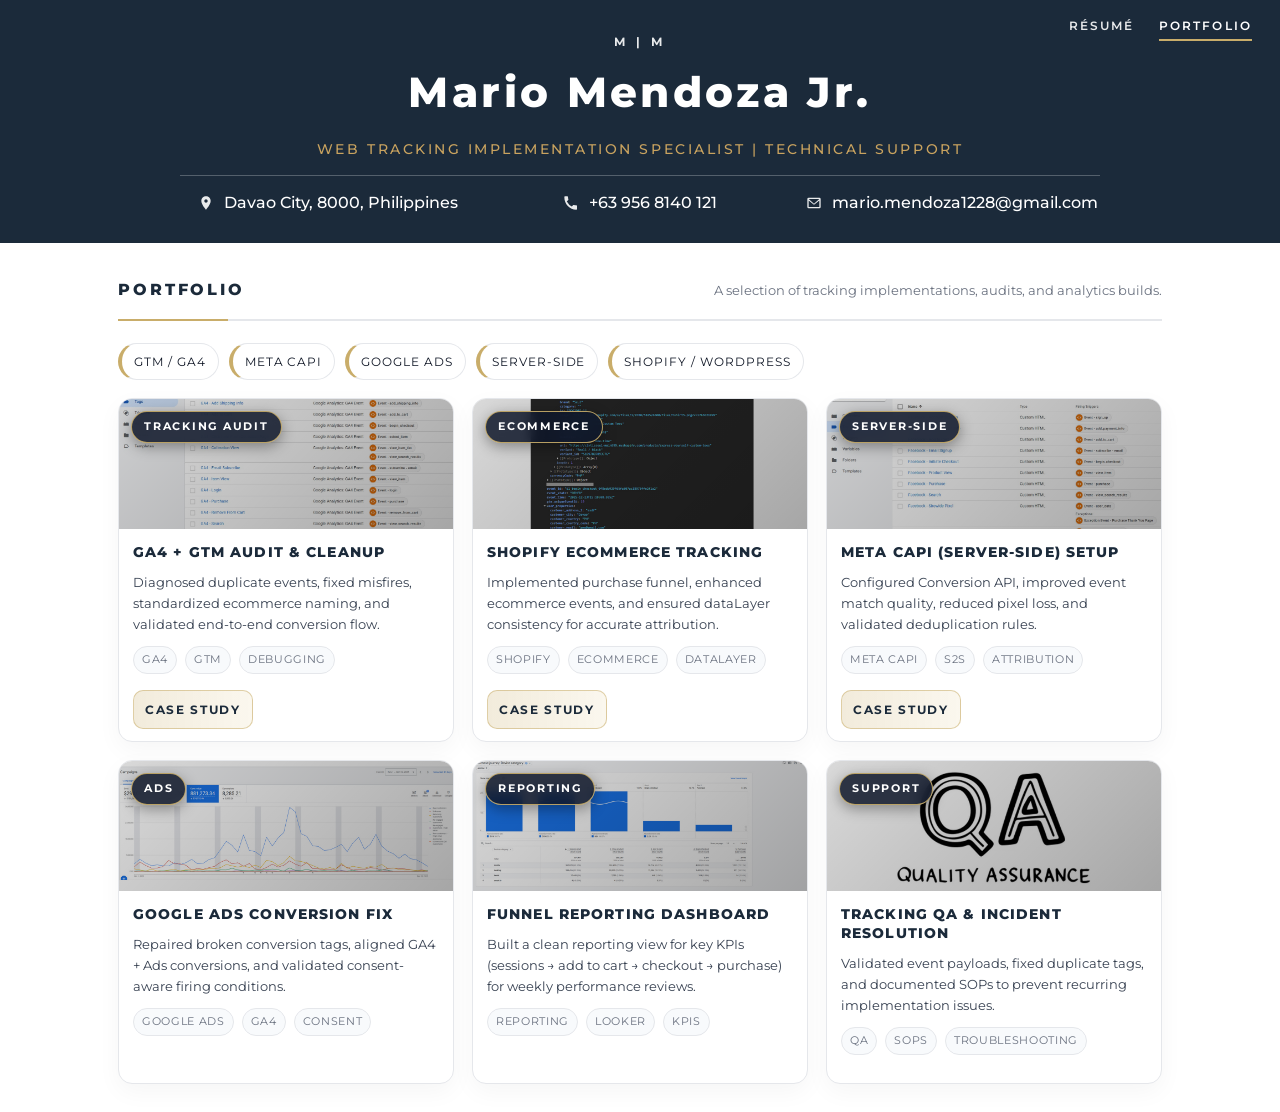
==== commit a93df6c4: "noindex" ====
--- a/portfolio.html
+++ b/portfolio.html
@@ -2,6 +2,7 @@
 <html lang="en">
 <head>
   <meta charset="UTF-8" />
+  <meta name="robots" content="noindex, nofollow">
   <meta name="viewport" content="width=device-width, initial-scale=1" />
   <title>Mario Mendoza Jr. | Portfolio</title>
 
--- a/css/main.css
+++ b/css/main.css
@@ -0,0 +1,630 @@
+/* main.css: shared styles for index.html and portfolio.html */
+
+/* ===== Extracted from index.html ===== */
+:root {
+      --navy: #1b2a3a;
+      --ink: #2b2b2b;
+      --muted: #6b7280;
+      --gold: #c9ad6a;
+      --bg: #ffffff;
+    }
+
+    * { box-sizing: border-box; }
+    html, body { margin: 0; padding: 0; background: var(--bg); color: var(--ink); }
+    body { font-family: 'Montserrat', system-ui, -apple-system, Segoe UI, Roboto, Arial, sans-serif; line-height: 1.6; }
+
+    /* ---------- Header ---------- */
+    .header {
+      background: var(--navy);
+      color: #fff;
+      padding: 32px 28px 28px;
+      text-align: center;
+      position: relative;
+    }
+    .header .initials { letter-spacing: 0.35em; font-weight: 700; font-size: 12px; opacity: 0.9; margin-bottom: 8px; }
+    .header h1 { margin: 0; font-weight: 800; font-size: 42px; letter-spacing: 0.08em; }
+    .header h2 { margin: 6px 0 18px; font-weight: 600; font-size: 12.5px; letter-spacing: 0.25em; text-transform: uppercase; opacity: .95; }
+
+    .header .meta {
+      display: grid;
+      grid-template-columns: repeat(3, minmax(0,1fr));
+      gap: 16px;
+      max-width: 920px;
+      margin: 0 auto;
+      border-top: 1px solid rgba(255,255,255,.25);
+      padding-top: 14px;
+    }
+    .meta .item { display: flex; align-items: center; gap: 10px; justify-content: center; font-weight: 500; }
+    .meta svg { width: 16px; height: 16px; opacity: 0.9; }
+
+    /* ---------- Page Layout ---------- */
+    .page { max-width: 1000px; margin: 0 auto; background: #fff; }
+    .content { display: grid; grid-template-columns: 300px 1fr; gap: 28px; padding: 28px; }
+
+    /* ---------- Sidebar ---------- */
+    .card { border: 1px solid #e5e7eb; }
+    .card + .card { margin-top: 18px; }
+    .card h3 { margin: 0; background: #f8fafc; padding: 14px 16px; font-size: 13px; font-weight: 800; letter-spacing: .18em; color: var(--navy); text-transform: uppercase; border-bottom: 1px solid #e5e7eb; }
+    .card .inner { padding: 14px 16px; }
+
+    .about p {
+  margin: 0;
+  font-size: 13.5px;
+  color: #374151;
+  text-align: justify;
+  text-justify: inter-word;
+}
+
+    /* avatar */
+    .avatar { display:flex; justify-content:center; margin: 6px 0 14px; }
+    .avatar .circle {
+      width: 150px; height: 150px;
+      border-radius: 50%;
+      overflow: hidden;
+      border: 4px solid var(--gold);
+      box-shadow: 0 6px 18px rgba(0,0,0,.08);
+      background: #fff;
+    }
+    .avatar img {
+      width: 100%; height: 100%;
+      object-fit: cover; display:block;
+    }
+
+    .skill { display: grid; grid-template-columns: 1fr 64px; align-items: center; gap: 10px; margin: 8px 0; font-size: 13px; color: #111827; }
+    .bar { height: 6px; background: #e5e7eb; position: relative; border-radius: 999px; overflow: hidden; }
+    .bar span { position: absolute; inset: 0; width: var(--w, 80%); background: linear-gradient(90deg, var(--gold), #e7d4a2); }
+
+    .pill { display:inline-flex; align-items:center; gap:8px; padding:6px 10px; border:1px solid #e5e7eb; border-left:4px solid var(--gold); border-radius:10px; margin:6px 0; font-size:13px; }
+
+    /* ---------- Main Column ---------- */
+    .section-title { font-weight: 800; letter-spacing: .25em; text-transform: uppercase; color: var(--navy); font-size: 14px; margin: 2px 0 14px; position: relative; }
+    .divider { height: 2px; background: #e5e7eb; margin: 10px 0 22px; position: relative; }
+    .divider:after { content: ""; position: absolute; width: 80px; height: 2px; background: var(--gold); left: 0; top: 0; }
+
+    .job { display: grid; grid-template-columns: 210px 1fr; gap: 18px; padding: 14px 0; border-bottom: 1px solid #f0f0f0; }
+    .job:last-child { border-bottom: none; }
+    .job .where { color: var(--muted); font-size: 13px; }
+    .job .where b { display:block; color:#111827; font-size: 14px; }
+    .job h4 { margin: 0; font-size: 14px; letter-spacing: .1em; text-transform: uppercase; color: var(--navy); }
+    .job ul { margin: 8px 0 0 18px; padding: 0; font-size: 13.5px; }
+
+    /* ---------- Education ---------- */
+    .edu { display: grid; grid-template-columns: 1fr 1fr; gap: 20px; }
+    .edu .col h5 { margin: 0 0 6px; font-size: 13px; color: #111827; font-weight: 700; }
+    .edu .col p { margin: 0 0 14px; font-size: 13px; color: var(--muted); }
+    .edu .col .degree { font-weight: 700; text-transform: uppercase; color: var(--navy); font-size: 13px; border-top: 1px solid #e5e7eb; padding-top: 8px; }
+
+    /* ---------- Footer / Print ---------- */
+    @media (max-width: 900px) {
+      .content { grid-template-columns: 1fr; }
+      .job { grid-template-columns: 1fr; }
+      .header .meta { grid-template-columns: 1fr; }
+    }
+
+    @page { size: A4; margin: 18mm; }
+    @media print {
+      body { -webkit-print-color-adjust: exact; print-color-adjust: exact; }
+      .page { max-width: none; }
+      a { color: inherit; text-decoration: none; }
+    }
+	
+	.web-tracking-line {
+  font-family: 'Montserrat', 'Helvetica Neue', Arial, sans-serif;
+  font-size: 14px;
+  font-weight: 500;
+  letter-spacing: 0.18em;
+  text-transform: uppercase;
+  color: #c9a35f; /* gold accent */
+  margin-top: 12px;
+  text-align: center;
+}
+/* ---------- Top Navigation ---------- */
+.top-nav {
+  position: absolute;
+  top: 16px;
+  right: 28px;
+  display: flex;
+  gap: 24px;
+}
+
+.nav-link {
+  font-size: 12px;
+  font-weight: 600;
+  letter-spacing: 0.18em;
+  text-transform: uppercase;
+  color: #ffffff;
+  text-decoration: none;
+  opacity: 0.9;
+  position: relative;
+}
+
+.nav-link::after {
+  content: "";
+  position: absolute;
+  left: 0;
+  bottom: -6px;
+  width: 0;
+  height: 2px;
+  background: var(--gold);
+  transition: width 0.25s ease;
+}
+
+.nav-link:hover {
+  opacity: 1;
+}
+
+.nav-link:hover::after {
+  width: 100%;
+}
+
+/* Mobile */
+@media (max-width: 700px) {
+  .top-nav {
+    position: static;
+    justify-content: center;
+    margin-bottom: 12px;
+  }
+}
+
+/* ===== Extracted from portfolio.html ===== */
+:root {
+      --navy: #1b2a3a;
+      --ink: #2b2b2b;
+      --muted: #6b7280;
+      --gold: #c9ad6a;
+      --bg: #ffffff;
+      --card: #ffffff;
+      --border: #e5e7eb;
+      --soft: #f8fafc;
+    }
+
+    * { box-sizing: border-box; }
+    html, body { margin: 0; padding: 0; background: var(--bg); color: var(--ink); }
+    body { font-family: 'Montserrat', system-ui, -apple-system, Segoe UI, Roboto, Arial, sans-serif; line-height: 1.6; }
+
+    /* ---------- Header ---------- */
+    .header {
+      background: var(--navy);
+      color: #fff;
+      padding: 32px 28px 28px;
+      text-align: center;
+      position: relative;
+    }
+    .header .initials { letter-spacing: 0.35em; font-weight: 700; font-size: 12px; opacity: 0.9; margin-bottom: 8px; }
+    .header h1 { margin: 0; font-weight: 800; font-size: 42px; letter-spacing: 0.08em; }
+    .web-tracking-line {
+      font-family: 'Montserrat', 'Helvetica Neue', Arial, sans-serif;
+      font-size: 14px;
+      font-weight: 500;
+      letter-spacing: 0.18em;
+      text-transform: uppercase;
+      color: #c9a35f;
+      margin-top: 12px;
+      text-align: center;
+    }
+
+    .header .meta {
+      display: grid;
+      grid-template-columns: repeat(3, minmax(0,1fr));
+      gap: 16px;
+      max-width: 920px;
+      margin: 14px auto 0;
+      border-top: 1px solid rgba(255,255,255,.25);
+      padding-top: 14px;
+    }
+    .meta .item { display: flex; align-items: center; gap: 10px; justify-content: center; font-weight: 500; }
+    .meta svg { width: 16px; height: 16px; opacity: 0.9; }
+
+    /* ---------- Top Navigation ---------- */
+    .top-nav {
+      position: absolute;
+      top: 16px;
+      right: 28px;
+      display: flex;
+      gap: 24px;
+    }
+    .nav-link {
+      font-size: 12px;
+      font-weight: 600;
+      letter-spacing: 0.18em;
+      text-transform: uppercase;
+      color: #ffffff;
+      text-decoration: none;
+      opacity: 0.9;
+      position: relative;
+    }
+    .nav-link::after {
+      content: "";
+      position: absolute;
+      left: 0;
+      bottom: -6px;
+      width: 0;
+      height: 2px;
+      background: var(--gold);
+      transition: width 0.25s ease;
+    }
+    .nav-link:hover { opacity: 1; }
+    .nav-link:hover::after { width: 100%; }
+    .nav-link.active { opacity: 1; }
+    .nav-link.active::after { width: 100%; }
+
+    /* ---------- Page ---------- */
+    .page { max-width: 1100px; margin: 0 auto; background: #fff; }
+    .wrap { padding: 28px; }
+
+    .page-title {
+      display: flex;
+      align-items: baseline;
+      justify-content: space-between;
+      gap: 16px;
+      margin: 6px 0 16px;
+    }
+    .page-title h2 {
+      margin: 0;
+      font-weight: 800;
+      letter-spacing: .18em;
+      text-transform: uppercase;
+      color: var(--navy);
+      font-size: 16px;
+    }
+    .page-title p {
+      margin: 0;
+      color: var(--muted);
+      font-size: 13px;
+    }
+
+    .divider {
+      height: 2px;
+      background: var(--border);
+      margin: 10px 0 22px;
+      position: relative;
+    }
+    .divider:after {
+      content: "";
+      position: absolute;
+      width: 110px;
+      height: 2px;
+      background: var(--gold);
+      left: 0;
+      top: 0;
+    }
+
+    /* ---------- Filters ---------- */
+    .filters {
+      display: flex;
+      flex-wrap: wrap;
+      gap: 10px;
+      margin: 0 0 18px;
+    }
+    .chip {
+      display: inline-flex;
+      align-items: center;
+      gap: 8px;
+      padding: 8px 12px;
+      border: 1px solid var(--border);
+      border-left: 4px solid var(--gold);
+      border-radius: 999px;
+      background: #fff;
+      font-size: 12px;
+      letter-spacing: .08em;
+      text-transform: uppercase;
+      color: #111827;
+      cursor: default;
+    }
+
+    /* ---------- Grid ---------- */
+    .grid {
+      display: grid;
+      grid-template-columns: repeat(3, minmax(0, 1fr));
+      gap: 18px;
+    }
+
+    .project {
+      border: 1px solid var(--border);
+      border-radius: 14px;
+      overflow: hidden;
+      background: var(--card);
+      box-shadow: 0 8px 24px rgba(0,0,0,.04);
+      display: flex;
+      flex-direction: column;
+      min-height: 240px;
+    }
+
+    .thumb-ga4 {
+  height: 130px;
+  background-image:
+    linear-gradient(135deg, rgba(0,0,0,.15), rgba(0,0,0,.35)),
+    url("../images/thumb-ga4.jpg");
+  background-size: cover;
+  background-position: center;
+  background-repeat: no-repeat;
+  position: relative;
+}
+
+    .thumb-ga4 .badge {
+      position: absolute;
+  top: 12px;
+  left: 12px;
+
+  background: rgba(15, 23, 42, 0.85); /* dark navy */
+  border: 1px solid rgba(201, 173, 106, 0.9);
+  color: #ffffff;
+
+  padding: 6px 12px;
+  border-radius: 999px;
+
+  font-size: 11px;
+  font-weight: 700;
+  letter-spacing: 0.16em;
+  text-transform: uppercase;
+
+  backdrop-filter: blur(6px);
+  box-shadow: 0 4px 14px rgba(0,0,0,.35);
+    }
+	
+.thumb-fb {
+  height: 130px;
+  background-image:
+    linear-gradient(135deg, rgba(0,0,0,.15), rgba(0,0,0,.35)),
+    url("../images/thumb-fb.jpg");
+  background-size: cover;
+  background-position: center;
+  background-repeat: no-repeat;
+  position: relative;
+}
+
+    .thumb-fb .badge {
+      position: absolute;
+  top: 12px;
+  left: 12px;
+
+  background: rgba(15, 23, 42, 0.85); /* dark navy */
+  border: 1px solid rgba(201, 173, 106, 0.9);
+  color: #ffffff;
+
+  padding: 6px 12px;
+  border-radius: 999px;
+
+  font-size: 11px;
+  font-weight: 700;
+  letter-spacing: 0.16em;
+  text-transform: uppercase;
+
+  backdrop-filter: blur(6px);
+  box-shadow: 0 4px 14px rgba(0,0,0,.35);
+    }	
+	
+.thumb-dl {
+  height: 130px;
+  background-image:
+    linear-gradient(135deg, rgba(0,0,0,.15), rgba(0,0,0,.35)),
+    url("../images/thumb-dl.jpg");
+  background-size: cover;
+  background-position: center;
+  background-repeat: no-repeat;
+  position: relative;
+}
+
+    .thumb-dl .badge {
+      position: absolute;
+  top: 12px;
+  left: 12px;
+
+  background: rgba(15, 23, 42, 0.85); /* dark navy */
+  border: 1px solid rgba(201, 173, 106, 0.9);
+  color: #ffffff;
+
+  padding: 6px 12px;
+  border-radius: 999px;
+
+  font-size: 11px;
+  font-weight: 700;
+  letter-spacing: 0.16em;
+  text-transform: uppercase;
+
+  backdrop-filter: blur(6px);
+  box-shadow: 0 4px 14px rgba(0,0,0,.35);
+    }		
+
+.thumb-reporting {
+  height: 130px;
+  background-image:
+    linear-gradient(135deg, rgba(0,0,0,.15), rgba(0,0,0,.35)),
+    url("../images/thumb-reporting.jpg");
+  background-size: cover;
+  background-position: center;
+  background-repeat: no-repeat;
+  position: relative;
+}
+
+    .thumb-reporting .badge {
+      position: absolute;
+  top: 12px;
+  left: 12px;
+
+  background: rgba(15, 23, 42, 0.85); /* dark navy */
+  border: 1px solid rgba(201, 173, 106, 0.9);
+  color: #ffffff;
+
+  padding: 6px 12px;
+  border-radius: 999px;
+
+  font-size: 11px;
+  font-weight: 700;
+  letter-spacing: 0.16em;
+  text-transform: uppercase;
+
+  backdrop-filter: blur(6px);
+  box-shadow: 0 4px 14px rgba(0,0,0,.35);
+    }
+
+
+.thumb-qa {
+  height: 130px;
+  background-image:
+    linear-gradient(135deg, rgba(0,0,0,.15), rgba(0,0,0,.35)),
+    url("../images/thumb-qa.jpg");
+  background-size: cover;
+  background-position: center;
+  background-repeat: no-repeat;
+  position: relative;
+}
+
+    .thumb-qa .badge {
+      position: absolute;
+  top: 12px;
+  left: 12px;
+
+  background: rgba(15, 23, 42, 0.85); /* dark navy */
+  border: 1px solid rgba(201, 173, 106, 0.9);
+  color: #ffffff;
+
+  padding: 6px 12px;
+  border-radius: 999px;
+
+  font-size: 11px;
+  font-weight: 700;
+  letter-spacing: 0.16em;
+  text-transform: uppercase;
+
+  backdrop-filter: blur(6px);
+  box-shadow: 0 4px 14px rgba(0,0,0,.35);
+    }		
+
+
+.thumb-gads {
+  height: 130px;
+  background-image:
+    linear-gradient(135deg, rgba(0,0,0,.15), rgba(0,0,0,.35)),
+    url("../images/thumb-gads.jpg");
+  background-size: cover;
+  background-position: center;
+  background-repeat: no-repeat;
+  position: relative;
+}
+
+    .thumb-gads .badge {
+      position: absolute;
+  top: 12px;
+  left: 12px;
+
+  background: rgba(15, 23, 42, 0.85); /* dark navy */
+  border: 1px solid rgba(201, 173, 106, 0.9);
+  color: #ffffff;
+
+  padding: 6px 12px;
+  border-radius: 999px;
+
+  font-size: 11px;
+  font-weight: 700;
+  letter-spacing: 0.16em;
+  text-transform: uppercase;
+
+  backdrop-filter: blur(6px);
+  box-shadow: 0 4px 14px rgba(0,0,0,.35);
+    }		
+
+    .project .body {
+      padding: 14px 14px 12px;
+      display: flex;
+      flex-direction: column;
+      gap: 10px;
+      flex: 1;
+    }
+
+    .project h3 {
+      margin: 0;
+      font-size: 14px;
+      letter-spacing: .08em;
+      text-transform: uppercase;
+      color: var(--navy);
+      font-weight: 800;
+      line-height: 1.35;
+    }
+    .project p {
+      margin: 0;
+      color: #374151;
+      font-size: 13px;
+    }
+
+    .tags {
+      display: flex;
+      flex-wrap: wrap;
+      gap: 8px;
+      margin-top: 2px;
+    }
+    .tag {
+      font-size: 11px;
+      color: var(--muted);
+      border: 1px solid var(--border);
+      background: var(--soft);
+      padding: 4px 8px;
+      border-radius: 999px;
+      letter-spacing: .06em;
+      text-transform: uppercase;
+    }
+
+    .actions {
+      display: flex;
+      gap: 10px;
+      padding-top: 6px;
+      margin-top: auto;
+    }
+    .btn {
+      display: inline-flex;
+      align-items: center;
+      justify-content: center;
+      gap: 8px;
+      padding: 9px 11px;
+      border-radius: 10px;
+      font-size: 12px;
+      letter-spacing: .14em;
+      text-transform: uppercase;
+      text-decoration: none;
+      font-weight: 700;
+      border: 1px solid var(--border);
+      color: var(--navy);
+      background: #fff;
+      transition: transform .08s ease, box-shadow .2s ease, border-color .2s ease;
+    }
+    .btn.primary {
+      border-color: rgba(201,173,106,.55);
+      background: linear-gradient(90deg, rgba(201,173,106,.24), rgba(231,212,162,.18));
+    }
+    .btn:hover {
+      transform: translateY(-1px);
+      box-shadow: 0 10px 18px rgba(0,0,0,.06);
+      border-color: rgba(201,173,106,.65);
+    }
+
+    /* ---------- Footer ---------- */
+    .footer-note {
+      margin-top: 22px;
+      padding: 14px 16px;
+      border: 1px solid var(--border);
+      border-left: 4px solid var(--gold);
+      border-radius: 14px;
+      background: #fff;
+      color: var(--muted);
+      font-size: 13px;
+    }
+
+    /* ---------- Responsive ---------- */
+    @media (max-width: 980px) {
+      .grid { grid-template-columns: repeat(2, minmax(0, 1fr)); }
+      .header .meta { grid-template-columns: 1fr; }
+    }
+    @media (max-width: 700px) {
+      .grid { grid-template-columns: 1fr; }
+      .top-nav { position: static; justify-content: center; margin-bottom: 12px; }
+      .header h1 { font-size: 34px; }
+      .web-tracking-line { font-size: 12px; }
+      .page-title { flex-direction: column; align-items: flex-start; }
+    }
+
+    @media print {
+      a { color: inherit; text-decoration: none; }
+      .btn, .filters { display: none !important; }
+      .project { box-shadow: none; }
+    }
+
